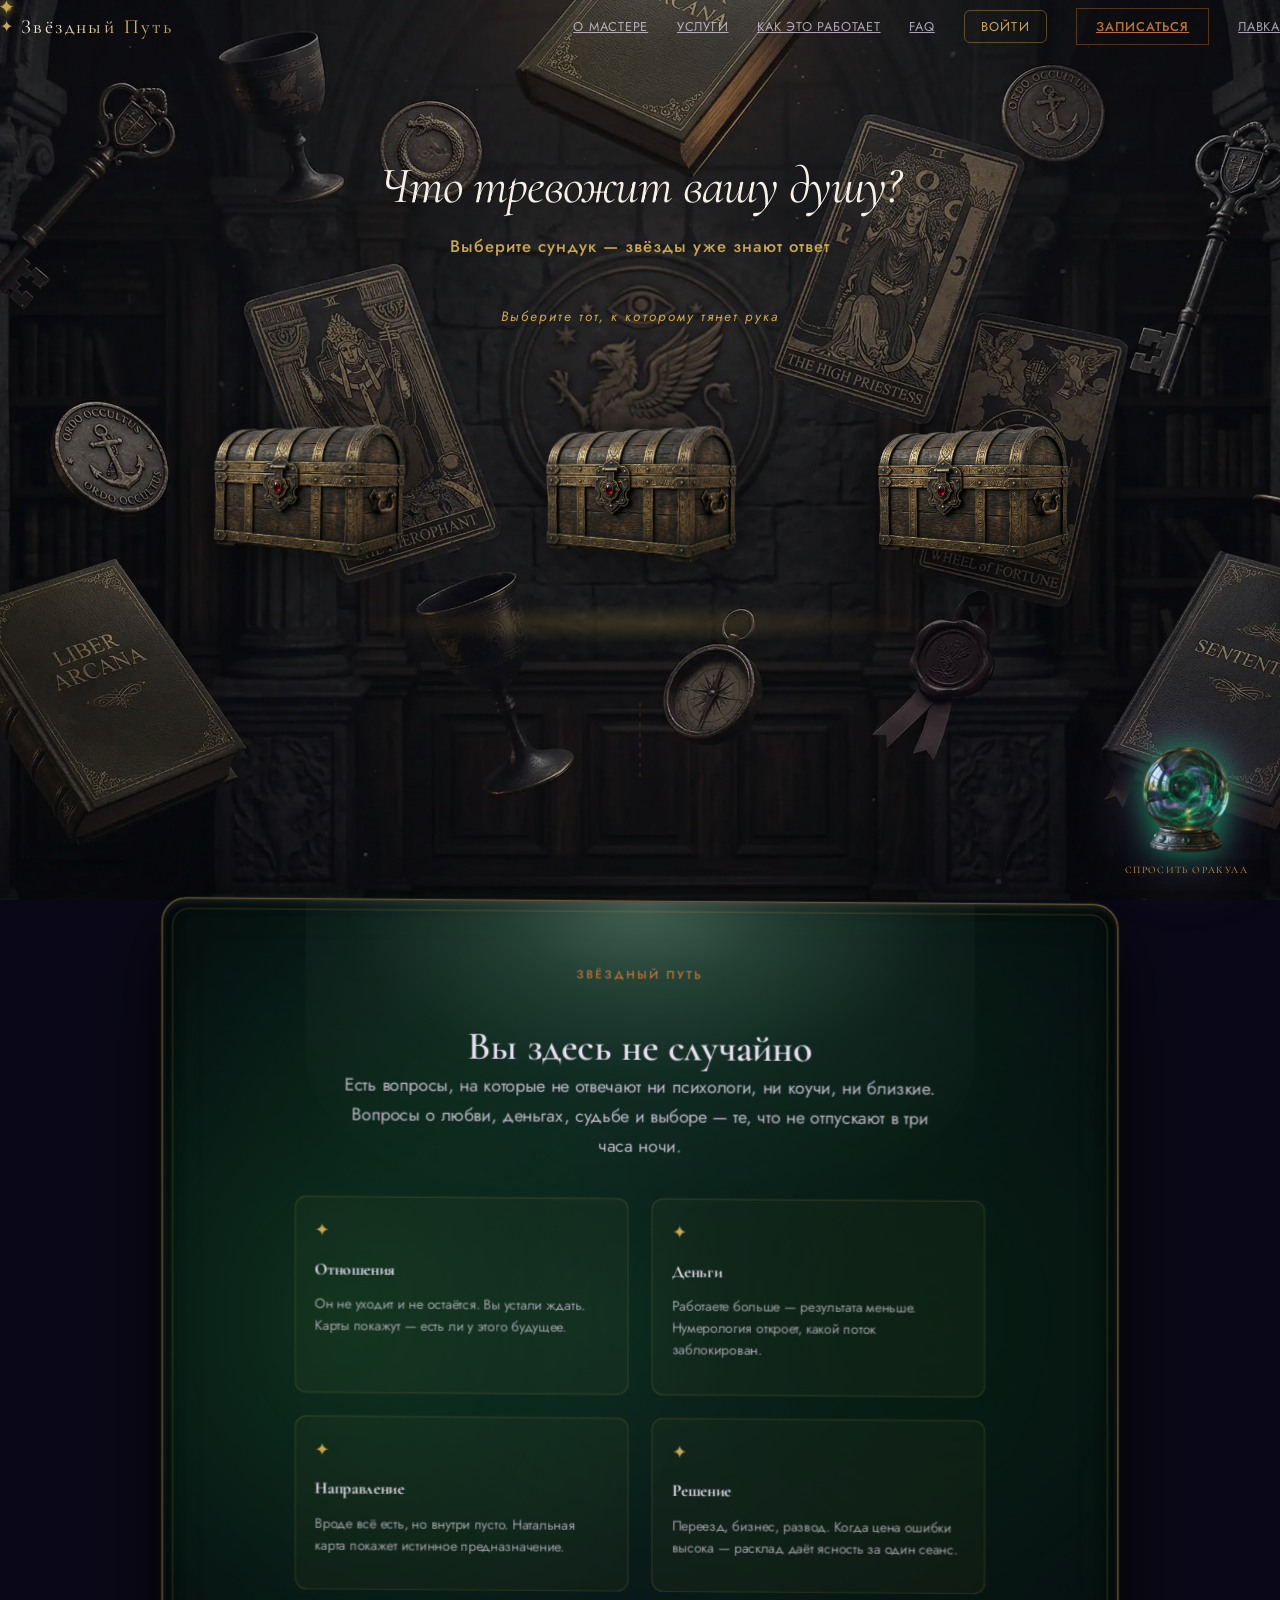
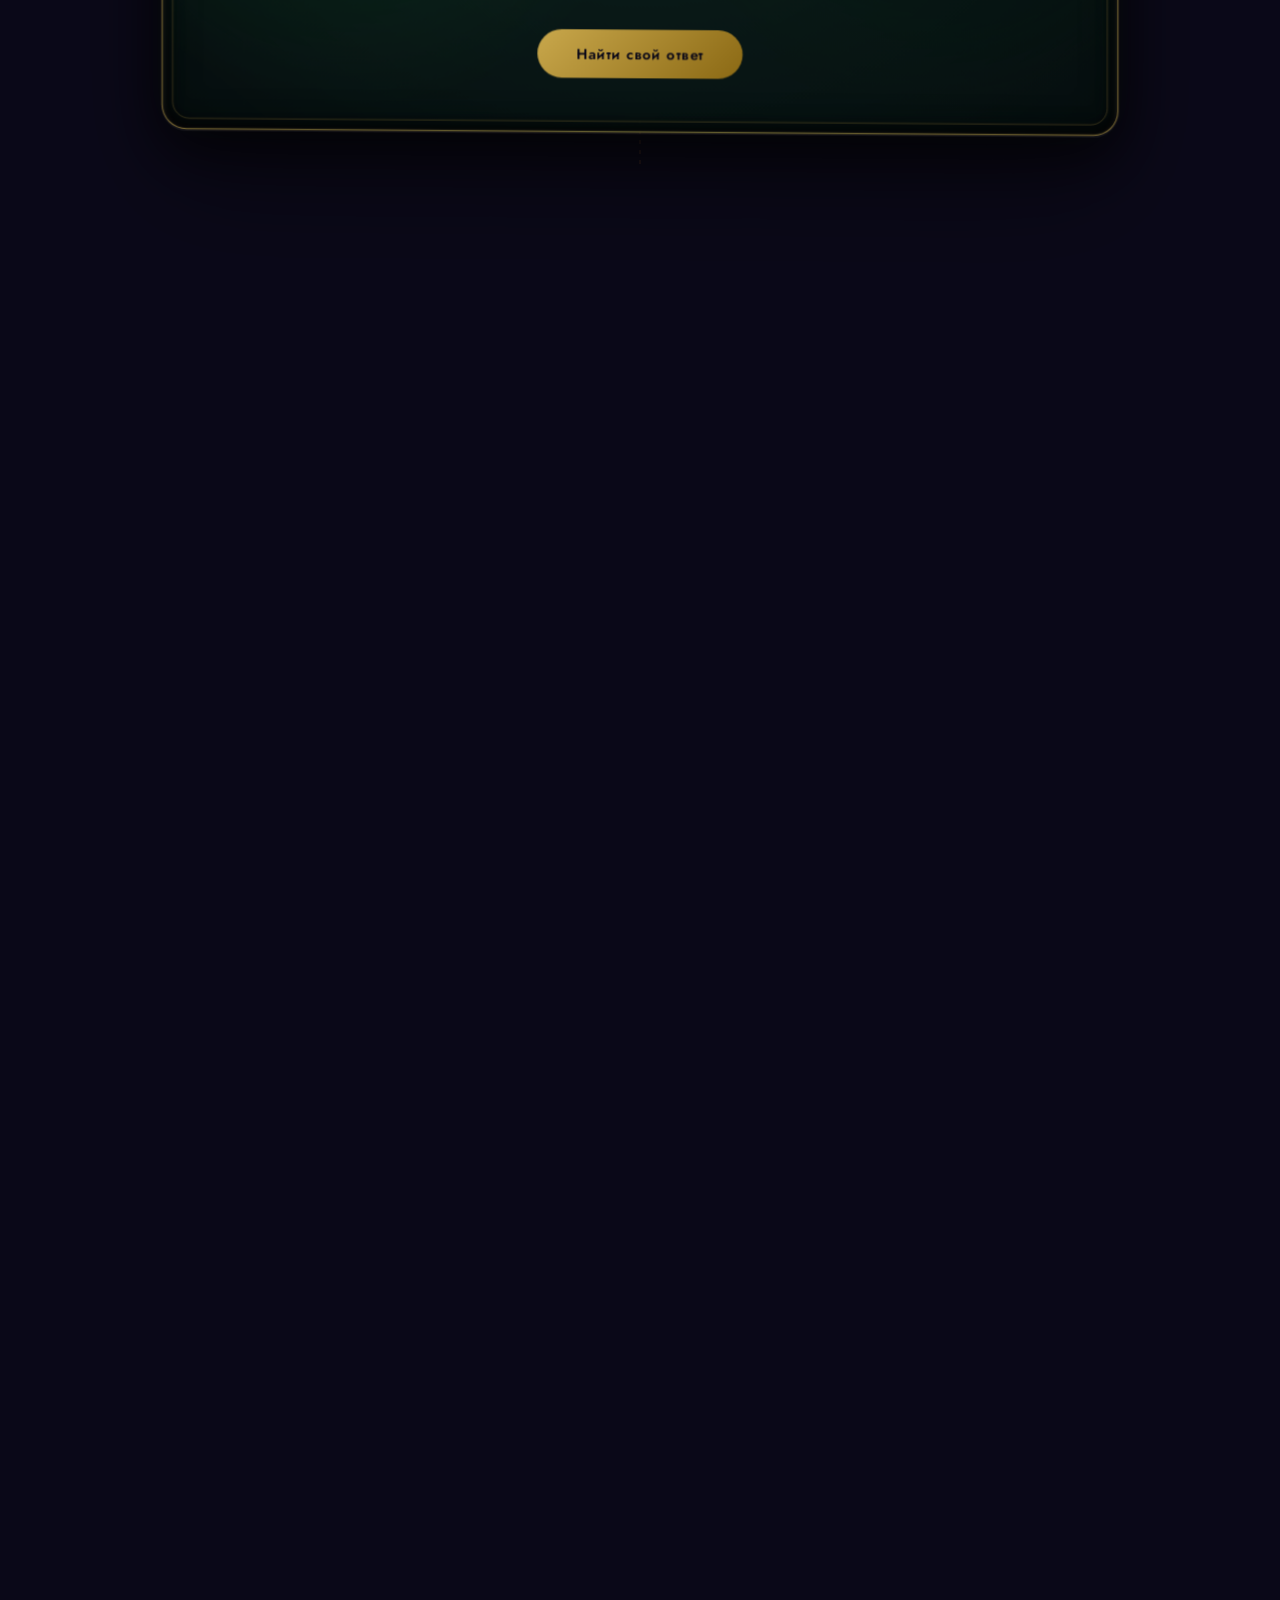
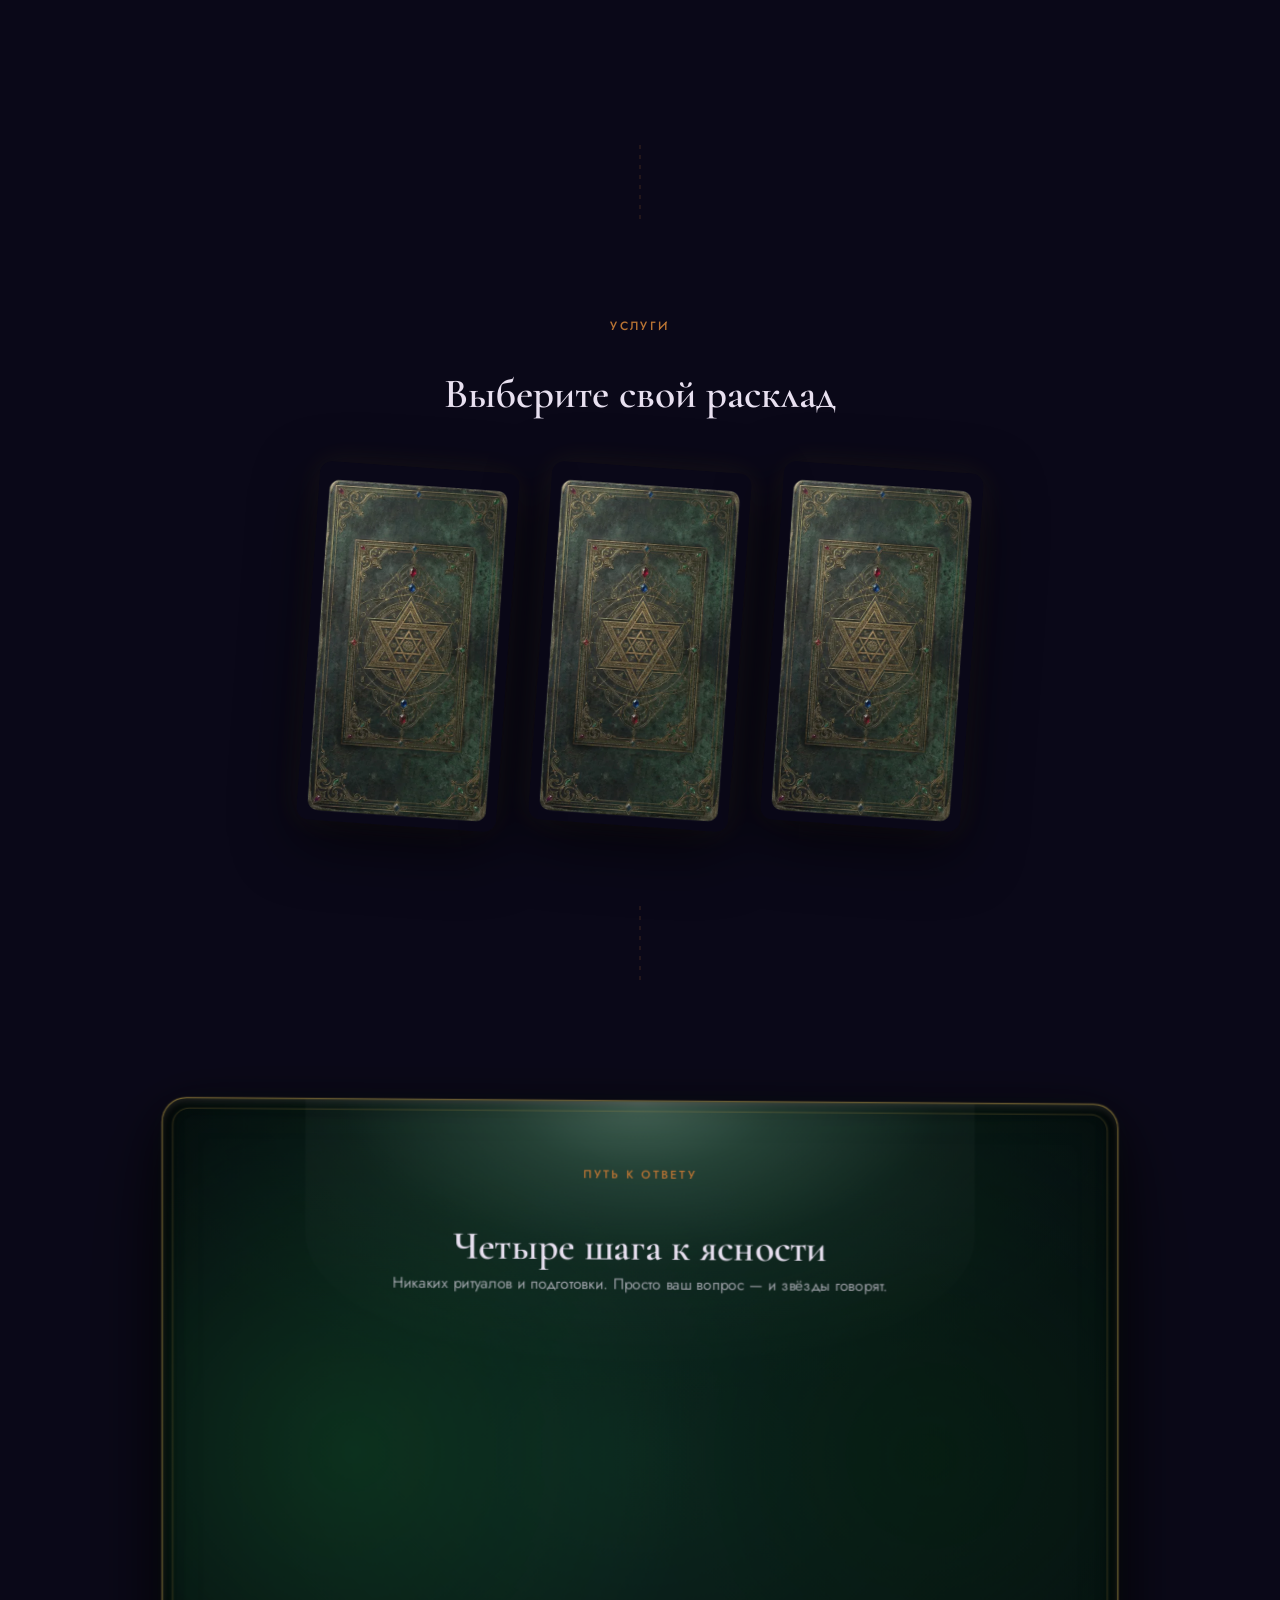
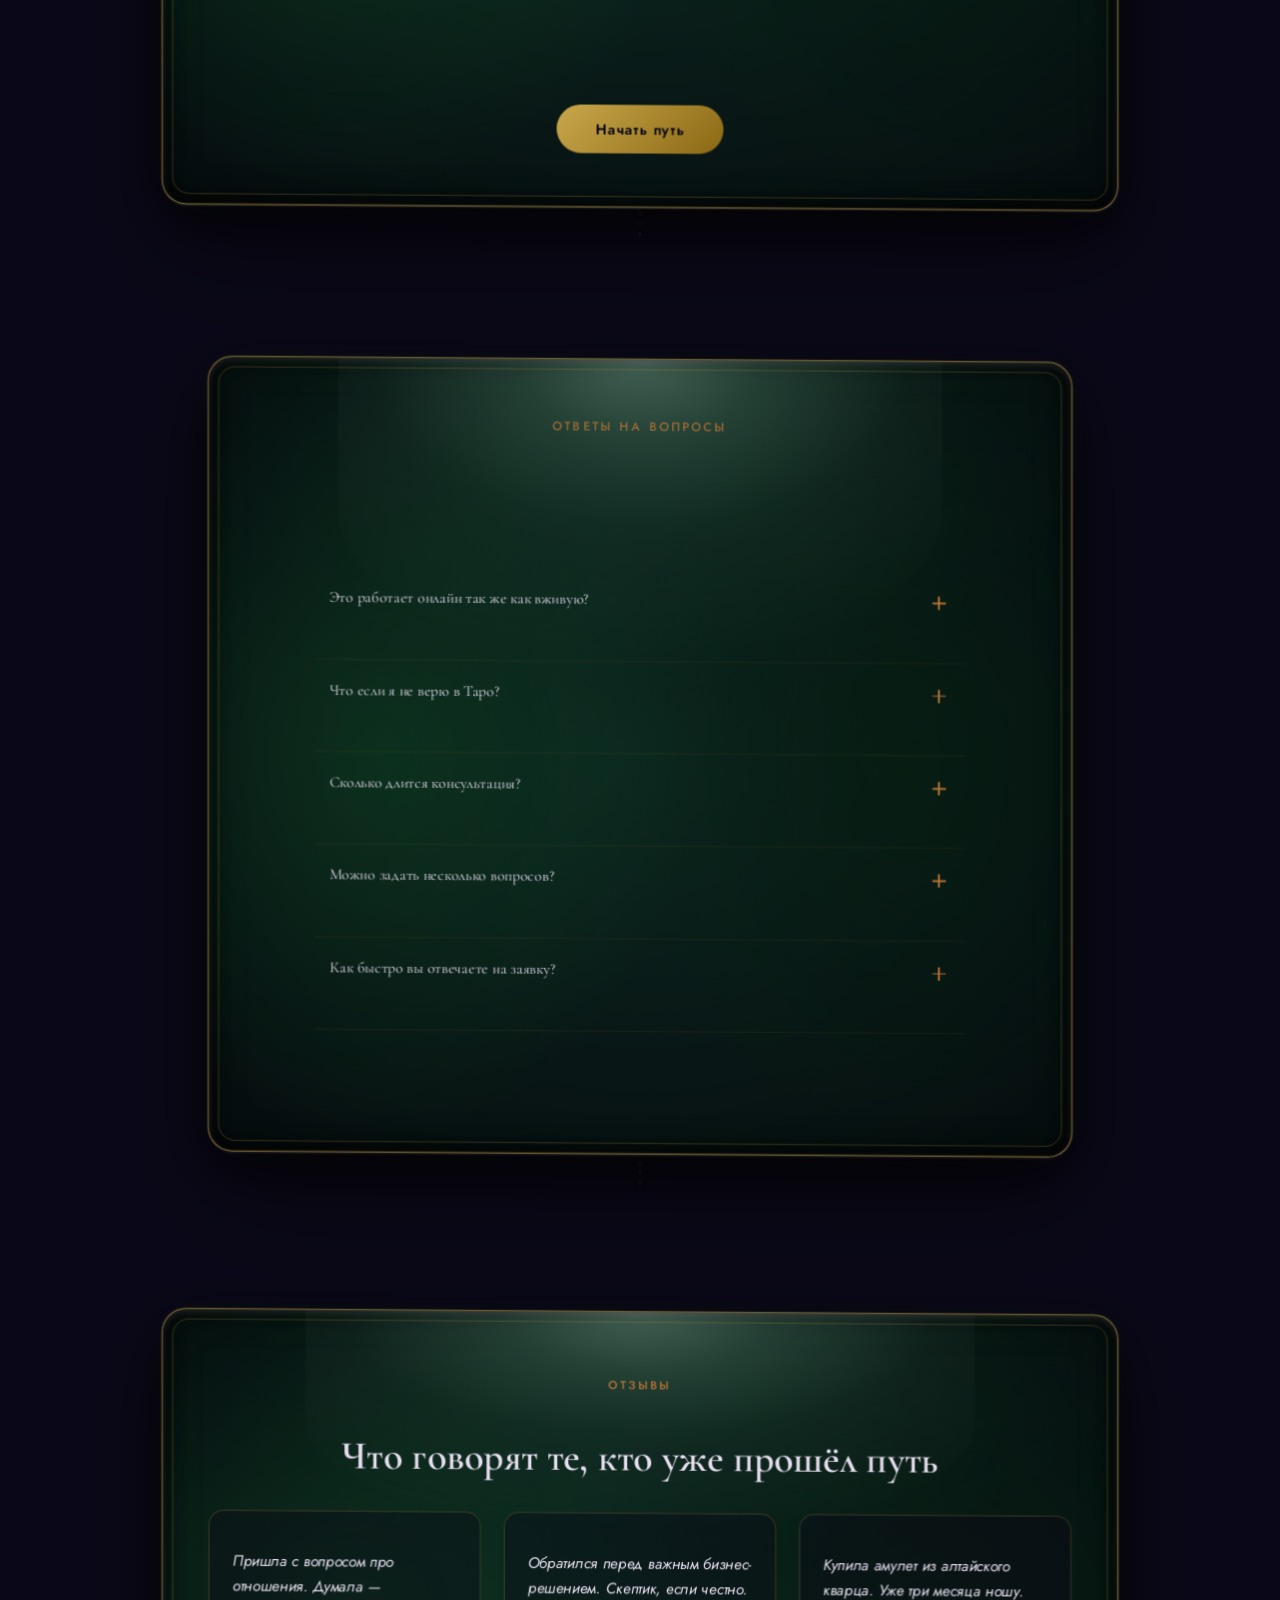
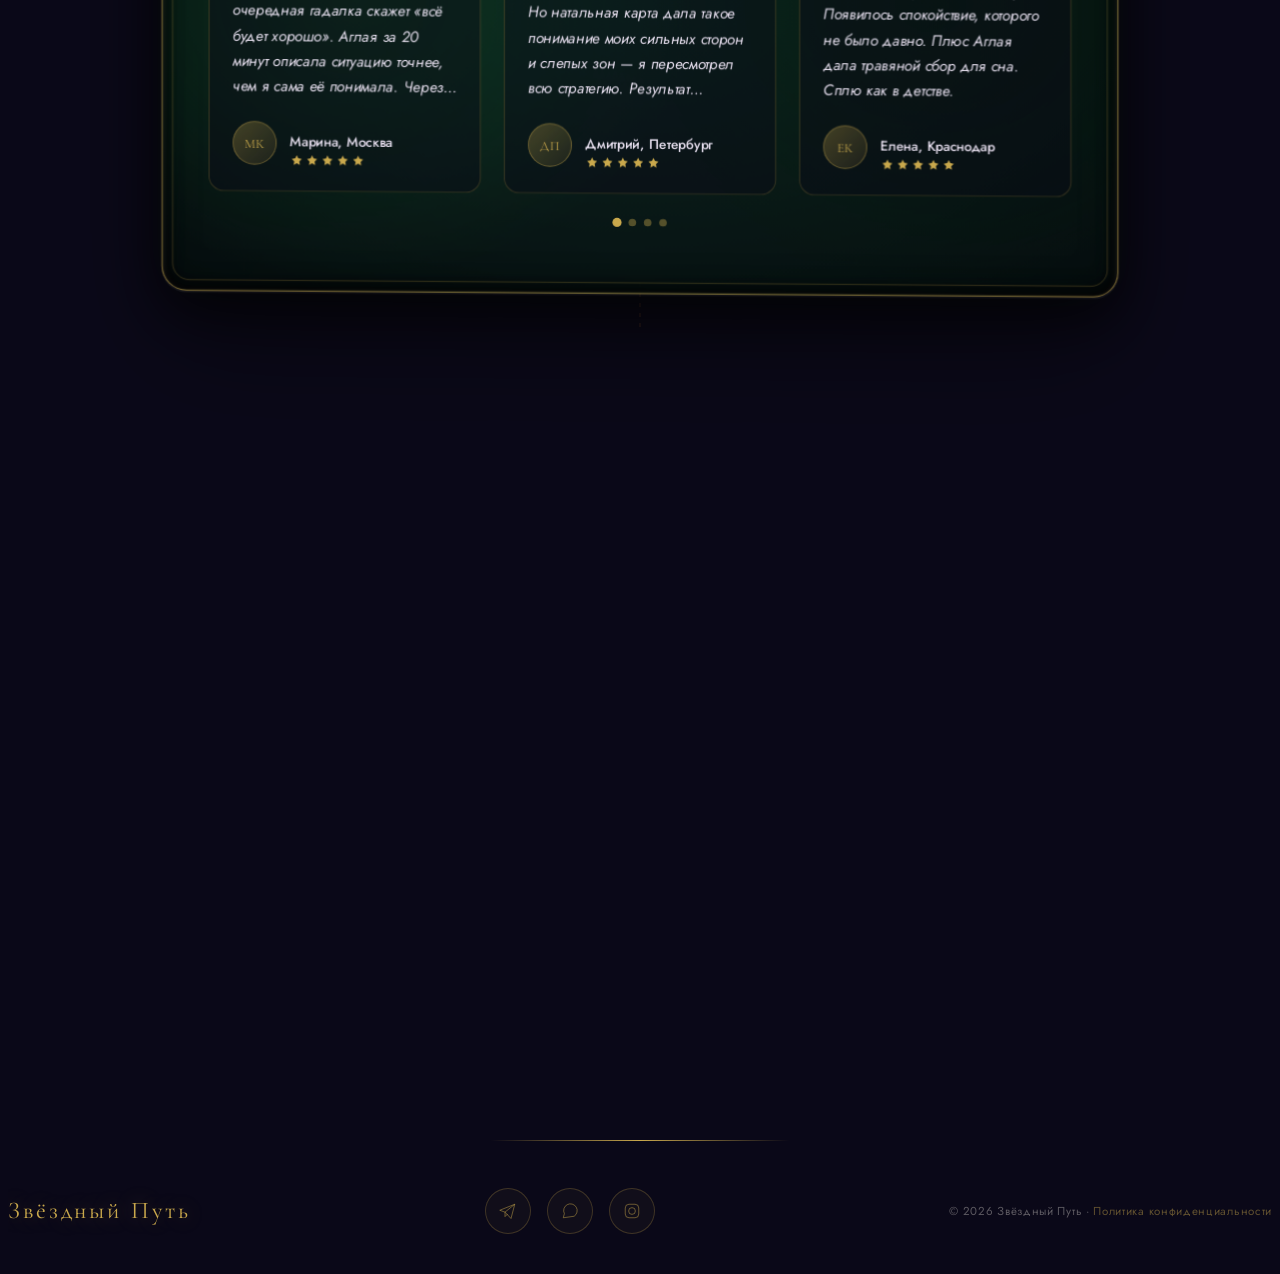
==== index.html @ 0df0fa52 "init: tarolog landing" ====
<!DOCTYPE html>
<html lang="ru">
<head>
  <meta charset="UTF-8">
  <meta name="viewport" content="width=device-width, initial-scale=1.0">
  <title>Звёздный Путь</title>
  <link rel="icon" href="data:image/svg+xml,<svg xmlns='http://www.w3.org/2000/svg' viewBox='0 0 100 100'><text y='.9em' font-size='90'>✦</text></svg>">
  <meta name="description" content="Звёздный Путь — персональные консультации таролога">
  <meta property="og:title" content="Звёздный Путь — расклады Таро и астрология">
  <meta property="og:description" content="Потомственный практик Аглая Мериновилли. 20 лет практики. Таро, астрология, нумерология. Консультации онлайн.">
  <meta property="og:type" content="website">
  <meta property="og:image" content="img/hero-bg.webp">
  <meta name="theme-color" content="#0a0818">
  <link rel="preconnect" href="https://fonts.googleapis.com">
  <link rel="preconnect" href="https://fonts.gstatic.com" crossorigin>
  <link rel="preload" href="https://fonts.googleapis.com/css2?family=Cinzel:wght@400;600;700&family=Cormorant+Garamond:ital,wght@0,400;1,400&family=Jost:wght@300;400;500&display=swap" as="style" onload="this.onload=null;this.rel='stylesheet'">
  <noscript><link rel="stylesheet" href="https://fonts.googleapis.com/css2?family=Cinzel:wght@400;600;700&family=Cormorant+Garamond:ital,wght@0,400;1,400&family=Jost:wght@300;400;500&display=swap"></noscript>
  <link rel="stylesheet" href="https://cdn.jsdelivr.net/npm/swiper@11/swiper-bundle.min.css">
  <link rel="stylesheet" href="../shared/css/reset.css">
  <link rel="stylesheet" href="css/sections-hero-about.css">
  <link rel="stylesheet" href="css/style.css">
  <link rel="stylesheet" href="css/sections.css">
  <link rel="stylesheet" href="css/mobile.css">
  <link rel="stylesheet" href="css/animations.css">
  <link rel="stylesheet" href="css/oracle.css">
</head>
<body>
<div class="bg-wrap" aria-hidden="true">
  <img src="img/hero-bg.webp" srcset="img/hero-bg-mobile.webp 767w, img/hero-bg.webp 1200w" sizes="(max-width: 767px) 767px, 1200px" alt="" class="bg-img" fetchpriority="high">
  <div class="bg-overlay"></div>
</div>
<div class="scroll-progress" aria-hidden="true"></div>
<div class="cursor" aria-hidden="true"></div>
<div class="cursor-trail" aria-hidden="true"></div>
<!-- ═══ HEADER ═══ -->
<header class="header" id="header"><div class="container">
<a href="#hero" class="header__logo">
  <span class="header__logo-star">✦</span>
  <span class="header__logo-text">Звёздный Путь</span>
</a>
<nav class="header__nav">
<a href="#about" class="header__link">О мастере</a>
<a href="#services" class="header__link">Услуги</a>
<a href="#steps" class="header__link">Как это работает</a>
<a href="#faq" class="header__link">FAQ</a>
<button class="register-open header__register">Войти</button>
<a href="#contact" class="header__cta-link">Записаться</a>
<a href="shop.html" class="header__link">Лавка</a>
</nav>
<button class="header__burger" type="button" aria-label="Меню"><span></span><span></span><span></span></button>
</div></header>
<div class="nav-backdrop" id="navBackdrop"></div>
<div class="hero__noise"></div>
<main class="body-wrap">
<div class="panel-wrapper">
  <section class="hero" id="hero">
    <div class="hero__intro">
      <p class="hero__question">Что тревожит вашу душу?</p>
      <p class="hero__subtext">Выберите сундук — звёзды уже знают ответ</p>
    </div>
    <p class="hero__hint">Выберите тот, к которому тянет рука</p>
    <div class="hero__chests-row swiper chests-swiper">
      <div class="swiper-wrapper">
        <div class="swiper-slide"><div class="chest-unit" data-topic="1">
          <div class="chest-img-wrap">
            <img class="chest-img chest-img--closed" src="img/chest-closed.webp" alt="Сундук" loading="eager">
            <img class="chest-img chest-img--open" src="img/chest-open.webp" alt="Открытый сундук" loading="eager">
            <div class="chest-glow"></div><div class="chest-crack-light"></div><div class="chest-burst"></div><div class="chest-beam"></div>
          </div>
        </div></div>
        <div class="swiper-slide"><div class="chest-unit chest-unit--center" data-topic="2">
          <div class="chest-img-wrap">
            <img class="chest-img chest-img--closed" src="img/chest-closed.webp" alt="Сундук" loading="eager">
            <img class="chest-img chest-img--open" src="img/chest-open.webp" alt="Открытый сундук" loading="eager">
            <div class="chest-glow"></div><div class="chest-crack-light"></div><div class="chest-burst"></div><div class="chest-beam"></div>
          </div>
        </div></div>
        <div class="swiper-slide"><div class="chest-unit" data-topic="3">
          <div class="chest-img-wrap">
            <img class="chest-img chest-img--closed" src="img/chest-closed.webp" alt="Сундук" loading="eager">
            <img class="chest-img chest-img--open" src="img/chest-open.webp" alt="Открытый сундук" loading="eager">
            <div class="chest-glow"></div><div class="chest-crack-light"></div><div class="chest-burst"></div><div class="chest-beam"></div>
          </div>
        </div></div>
      </div>
      <div class="swiper-pagination chests-pagination"></div>
      <p class="swipe-hint" aria-hidden="true">листайте</p>
    </div>
  </section>
</div>
<div class="panel-divider"><svg width="2" height="80" viewBox="0 0 2 80"><line x1="1" y1="0" x2="1" y2="80" stroke="rgba(184,115,51,0.3)" stroke-width="1" stroke-dasharray="4 6"/></svg></div>
<div class="panel-wrapper">
  <section class="glass-panel section-trust" id="trust">
    <span class="panel-corner panel-corner--tl"></span><span class="panel-corner panel-corner--tr"></span><span class="panel-corner panel-corner--bl"></span><span class="panel-corner panel-corner--br"></span>
    <p class="section-eyebrow">Звёздный Путь</p>
    <h2 class="section-title reveal-chars">Вы здесь не случайно</h2>
    <p class="trust__lead">Есть вопросы, на которые не отвечают ни психологи, ни коучи, ни близкие. Вопросы о любви, деньгах, судьбе и выборе — те, что не отпускают в три часа ночи.</p>
    <div class="trust__grid">
      <div class="trust__item">
        <div class="trust__icon">&#10022;</div>
        <h3 class="trust__item-title">Отношения</h3>
        <p class="trust__item-text">Он не уходит и не остаётся. Вы устали ждать. Карты покажут — есть ли у этого будущее.</p>
      </div>
      <div class="trust__item">
        <div class="trust__icon">&#10022;</div>
        <h3 class="trust__item-title">Деньги</h3>
        <p class="trust__item-text">Работаете больше — результата меньше. Нумерология откроет, какой поток заблокирован.</p>
      </div>
      <div class="trust__item">
        <div class="trust__icon">&#10022;</div>
        <h3 class="trust__item-title">Направление</h3>
        <p class="trust__item-text">Вроде всё есть, но внутри пусто. Натальная карта покажет истинное предназначение.</p>
      </div>
      <div class="trust__item">
        <div class="trust__icon">&#10022;</div>
        <h3 class="trust__item-title">Решение</h3>
        <p class="trust__item-text">Переезд, бизнес, развод. Когда цена ошибки высока — расклад даёт ясность за один сеанс.</p>
      </div>
    </div>
    <a href="#contact" class="trust__cta">Найти свой ответ</a>
  </section>
</div>
<div class="panel-divider"><svg width="2" height="80" viewBox="0 0 2 80"><line x1="1" y1="0" x2="1" y2="80" stroke="rgba(184,115,51,0.3)" stroke-width="1" stroke-dasharray="4 6"/></svg></div>
<div class="panel-wrapper">
  <section class="glass-panel" id="about">
    <span class="panel-corner panel-corner--tl"></span><span class="panel-corner panel-corner--tr"></span><span class="panel-corner panel-corner--bl"></span><span class="panel-corner panel-corner--br"></span>
    <div class="about__inner">
      <div class="about__photo-col">
        <div class="about__photo-wrap">
          <img src="img/master-portrait.webp" alt="Аглая Мериновилли" loading="lazy" class="about__photo">
          <div class="about__photo-glow"></div>
        </div>
        <div class="about__badge">
          <span class="about__badge-num">20</span>
          <span class="about__badge-text">лет практики</span>
        </div>
      </div>
      <div class="about__content-col">
        <p class="about__eyebrow">О мастере</p>
        <h2 class="about__name reveal-chars">Аглая Мериновилли</h2>
        <div class="about__divider"></div>
        <p class="about__bio">В детстве каждое лето — к бабушке на Кавказ. Горы, травы, звёздное небо без городского света. Бабушка что-то знала — но никогда не говорила прямо. В 48 лет, разбирая старый бабушкин дом, Аглая нашла льняной свёрток под половицей — старую колоду карт. В ту ночь ей приснилась бабушка. Это изменило всё.</p>
        <p class="about__bio about__bio--second">Они продали квартиру в городе. Перевезли семью. Отстроили дом на Кавказе. Аглая осталась. 20 лет она живёт там, где звёзды видны так, как их видели наши предки — без помех и шума. Объездила места силы: Алтай, Тибет, Кавказ, древние капища Ирана. Таро, астрология, нумерология, травничество, амулеты из камней мест силы — всё это не инструменты. Это — язык, которому её научила земля.</p>
        <div class="about__photos">
          <img src="img/master-ritual.webp" alt="Аглая за ритуалом" loading="lazy" class="about__photo-secondary">
          <blockquote class="about__quote">«Я не предсказываю будущее — я читаю то, что уже написано в вас»</blockquote>
          <img src="img/master-cards.webp" alt="Аглая с картами Таро" loading="lazy" class="about__photo-secondary">
        </div>
        <div class="about__stats">
          <div class="about__stat">
            <span class="about__stat-num" data-target="3200">0</span>
            <span class="about__stat-plus">+</span>
            <span class="about__stat-label">консультаций</span>
          </div>
          <div class="about__stat-sep"></div>
          <div class="about__stat">
            <span class="about__stat-num" data-target="20">0</span>
            <span class="about__stat-label">лет практики</span>
          </div>
          <div class="about__stat-sep"></div>
          <div class="about__stat">
            <span class="about__stat-num" data-target="7">0</span>
            <span class="about__stat-label">поколений</span>
          </div>
        </div>
      </div>
    </div>
  </section>
</div>
<div class="panel-divider"><svg width="2" height="80" viewBox="0 0 2 80"><line x1="1" y1="0" x2="1" y2="80" stroke="rgba(184,115,51,0.3)" stroke-width="1" stroke-dasharray="4 6"/></svg></div>
<div class="panel-wrapper">
  <section class="section-services" id="services">
    <p class="section-eyebrow">Услуги</p>
    <h2 class="section-title reveal-chars">Выберите свой расклад</h2>
    <div class="services-deck swiper services-swiper">
      <div class="swiper-wrapper">
        <div class="swiper-slide">
          <div class="service-card" data-service="tarot">
            <div class="service-card__img-wrap">
              <img src="img/card-back.webp" alt="Расклад Таро" class="service-card__img" loading="lazy">
              <div class="service-card__overlay">
                <h3 class="service-card__title">Расклад Таро</h3>
                <p class="service-card__desc">Ответ на конкретный вопрос о любви, карьере, решении</p>
                <p class="service-card__price">от 2 500 ₽</p>
                <a href="#contact" class="service-card__btn">Выбрать</a>
              </div>
            </div>
          </div>
        </div>
        <div class="swiper-slide">
          <div class="service-card service-card--center" data-service="astro">
            <div class="service-card__img-wrap">
              <img src="img/card-back.webp" alt="Натальная карта" class="service-card__img" loading="lazy">
              <div class="service-card__overlay">
                <h3 class="service-card__title">Натальная карта</h3>
                <p class="service-card__desc">Полный астрологический портрет личности. Один раз — на всю жизнь</p>
                <p class="service-card__price">от 4 500 ₽</p>
                <a href="#contact" class="service-card__btn">Выбрать</a>
              </div>
            </div>
          </div>
        </div>
        <div class="swiper-slide">
          <div class="service-card" data-service="full">
            <div class="service-card__img-wrap">
              <img src="img/card-back.webp" alt="Полное погружение" class="service-card__img" loading="lazy">
              <div class="service-card__overlay">
                <h3 class="service-card__title">Таро + Астрология + Нумерология</h3>
                <p class="service-card__desc">Три системы — одна картина. Глубочайший анализ</p>
                <p class="service-card__price">от 7 500 ₽</p>
                <a href="#contact" class="service-card__btn">Выбрать</a>
              </div>
            </div>
          </div>
        </div>
      </div>
      <div class="swiper-pagination services-pagination"></div>
    </div>
    <a href="shop.html" class="services__more-btn">Все услуги →</a>
  </section>
</div>
<div class="panel-divider"><svg width="2" height="80" viewBox="0 0 2 80"><line x1="1" y1="0" x2="1" y2="80" stroke="rgba(184,115,51,0.3)" stroke-width="1" stroke-dasharray="4 6"/></svg></div>
<div class="panel-wrapper">
  <section class="glass-panel" id="steps">
    <span class="panel-corner panel-corner--tl"></span>
    <span class="panel-corner panel-corner--tr"></span>
    <span class="panel-corner panel-corner--bl"></span>
    <span class="panel-corner panel-corner--br"></span>

    <p class="section-eyebrow">Путь к ответу</p>
    <h2 class="section-title reveal-chars">Четыре шага к ясности</h2>
    <p class="steps__subtitle">Никаких ритуалов и подготовки. Просто ваш вопрос — и звёзды говорят.</p>

    <div class="steps__grid">

      <div class="step-card js-reveal">
        <div class="step-card__num">01</div>
        <div class="step-card__icon">
          <svg viewBox="0 0 48 48" fill="none" stroke="currentColor" stroke-width="1.5" stroke-linecap="round">
            <path d="M24 4C13 4 4 13 4 24s9 20 20 20 20-9 20-20S35 4 24 4z"/>
            <path d="M24 16v8l6 4"/>
          </svg>
        </div>
        <h3 class="step-card__title">Оставьте заявку</h3>
        <p class="step-card__desc">Укажите имя, контакт и ваш главный вопрос. Это займёт одну минуту.</p>
      </div>

      <div class="step-card js-reveal">
        <div class="step-card__num">02</div>
        <div class="step-card__icon">
          <svg viewBox="0 0 48 48" fill="none" stroke="currentColor" stroke-width="1.5" stroke-linecap="round">
            <path d="M8 24h8M32 24h8M24 8v8M24 32v8"/>
            <circle cx="24" cy="24" r="8"/>
            <circle cx="24" cy="24" r="16" stroke-dasharray="4 4"/>
          </svg>
        </div>
        <h3 class="step-card__title">Созвонимся</h3>
        <p class="step-card__desc">Аглая свяжется в течение 24 часов. Уточним запрос и выберем формат консультации.</p>
      </div>

      <div class="step-card js-reveal">
        <div class="step-card__num">03</div>
        <div class="step-card__icon">
          <svg viewBox="0 0 48 48" fill="none" stroke="currentColor" stroke-width="1.5" stroke-linecap="round">
            <path d="M12 36L24 12l12 24"/>
            <path d="M16 28h16"/>
            <circle cx="24" cy="8" r="3"/>
          </svg>
        </div>
        <h3 class="step-card__title">Сеанс</h3>
        <p class="step-card__desc">Расклад, разбор карт, астрологический или нумерологический анализ. Глубоко и честно.</p>
      </div>

      <div class="step-card js-reveal">
        <div class="step-card__num">04</div>
        <div class="step-card__icon">
          <svg viewBox="0 0 48 48" fill="none" stroke="currentColor" stroke-width="1.5" stroke-linecap="round">
            <path d="M24 4l4 8 9 1.3-6.5 6.3 1.5 9L24 24l-8 4.6 1.5-9L11 13.3l9-1.3z"/>
            <path d="M24 28v16M18 38h12"/>
          </svg>
        </div>
        <h3 class="step-card__title">Получите запись</h3>
        <p class="step-card__desc">Консультация записывается. Вы можете вернуться к ней в любой момент и переслушать.</p>
      </div>

    </div>

    <div class="steps__cta-wrap">
      <a href="#contact" class="steps__cta">Начать путь</a>
    </div>
  </section>
</div>
<div class="panel-divider"><svg width="2" height="80" viewBox="0 0 2 80"><line x1="1" y1="0" x2="1" y2="80" stroke="rgba(184,115,51,0.3)" stroke-width="1" stroke-dasharray="4 6"/></svg></div>
<div class="panel-wrapper">
  <section class="glass-panel faq" id="faq">
    <span class="panel-corner panel-corner--tl"></span><span class="panel-corner panel-corner--tr"></span><span class="panel-corner panel-corner--bl"></span><span class="panel-corner panel-corner--br"></span>
      <p class="faq__label">Ответы на вопросы</p>
      <h2 class="faq__title reveal-chars">Часто задают эти вопросы</h2>

      <div class="faq__list">

        <div class="faq-item">
          <button class="faq-item__question" type="button" aria-expanded="false">
            <span class="faq-item__question-text">Это работает онлайн так же как вживую?</span>
            <span class="faq-item__icon"></span>
          </button>
          <div class="faq-item__answer">
            <p>Да. Карты, астрология и нумерология не зависят от расстояния. За 20 лет практики сотни моих клиентов — из разных городов и стран. Энергия не знает границ.</p>
          </div>
        </div>

        <div class="faq-item">
          <button class="faq-item__question" type="button" aria-expanded="false">
            <span class="faq-item__question-text">Что если я не верю в Таро?</span>
            <span class="faq-item__icon"></span>
          </button>
          <div class="faq-item__answer">
            <p>Вера не нужна. Нужен честный вопрос. Карты — это инструмент анализа, не магия из сказки. Многие приходят скептиками — уходят с ответами.</p>
          </div>
        </div>

        <div class="faq-item">
          <button class="faq-item__question" type="button" aria-expanded="false">
            <span class="faq-item__question-text">Сколько длится консультация?</span>
            <span class="faq-item__icon"></span>
          </button>
          <div class="faq-item__answer">
            <p>От 60 до 120 минут в зависимости от формата. Расклад Таро — час. Натальная карта — полтора. Полный сеанс — до двух часов. Запись остаётся у вас.</p>
          </div>
        </div>

        <div class="faq-item">
          <button class="faq-item__question" type="button" aria-expanded="false">
            <span class="faq-item__question-text">Можно задать несколько вопросов?</span>
            <span class="faq-item__icon"></span>
          </button>
          <div class="faq-item__answer">
            <p>Один сеанс — один ключевой запрос. Так карты дают максимально точный ответ. Для нескольких тем — полный формат Таро + Астрология + Нумерология.</p>
          </div>
        </div>

        <div class="faq-item">
          <button class="faq-item__question" type="button" aria-expanded="false">
            <span class="faq-item__question-text">Как быстро вы отвечаете на заявку?</span>
            <span class="faq-item__icon"></span>
          </button>
          <div class="faq-item__answer">
            <p>В течение 24 часов. Пишу лично — не через менеджеров. Ближайшие свободные слоты всегда в расписании.</p>
          </div>
        </div>

      </div>
  </section>
</div>
<div class="panel-divider"><svg width="2" height="80" viewBox="0 0 2 80"><line x1="1" y1="0" x2="1" y2="80" stroke="rgba(184,115,51,0.3)" stroke-width="1" stroke-dasharray="4 6"/></svg></div>
<div class="panel-wrapper">
<section class="glass-panel" id="reviews">
<span class="panel-corner panel-corner--tl"></span><span class="panel-corner panel-corner--tr"></span><span class="panel-corner panel-corner--bl"></span><span class="panel-corner panel-corner--br"></span>
<p class="section-eyebrow">Отзывы</p>
<h2 class="section-title reveal-chars">Что говорят те, кто уже прошёл путь</h2>
<div class="swiper reviews-swiper"><div class="swiper-wrapper">
  <div class="swiper-slide"><div class="review-card">
    <p class="review-card__text">Пришла с вопросом про отношения. Думала — очередная гадалка скажет «всё будет хорошо». Аглая за 20 минут описала ситуацию точнее, чем я сама её понимала. Через месяц всё изменилось именно так, как она говорила.</p>
    <div class="review-card__footer"><div class="review-card__avatar">МК</div><div><p class="review-card__name">Марина, Москва</p>
    <div class="review-card__stars"><svg viewBox="0 0 16 16"><path d="M8 1l1.8 3.6L14 5.5l-3 2.9.7 4.1L8 10.4l-3.7 2.1.7-4.1-3-2.9 4.2-.9z" fill="currentColor"/></svg><svg viewBox="0 0 16 16"><path d="M8 1l1.8 3.6L14 5.5l-3 2.9.7 4.1L8 10.4l-3.7 2.1.7-4.1-3-2.9 4.2-.9z" fill="currentColor"/></svg><svg viewBox="0 0 16 16"><path d="M8 1l1.8 3.6L14 5.5l-3 2.9.7 4.1L8 10.4l-3.7 2.1.7-4.1-3-2.9 4.2-.9z" fill="currentColor"/></svg><svg viewBox="0 0 16 16"><path d="M8 1l1.8 3.6L14 5.5l-3 2.9.7 4.1L8 10.4l-3.7 2.1.7-4.1-3-2.9 4.2-.9z" fill="currentColor"/></svg><svg viewBox="0 0 16 16"><path d="M8 1l1.8 3.6L14 5.5l-3 2.9.7 4.1L8 10.4l-3.7 2.1.7-4.1-3-2.9 4.2-.9z" fill="currentColor"/></svg></div>
    </div></div>
  </div></div>
  <div class="swiper-slide"><div class="review-card">
    <p class="review-card__text">Обратился перед важным бизнес-решением. Скептик, если честно. Но натальная карта дала такое понимание моих сильных сторон и слепых зон — я пересмотрел всю стратегию. Результат превзошёл ожидания.</p>
    <div class="review-card__footer"><div class="review-card__avatar">ДП</div><div><p class="review-card__name">Дмитрий, Петербург</p>
    <div class="review-card__stars"><svg viewBox="0 0 16 16"><path d="M8 1l1.8 3.6L14 5.5l-3 2.9.7 4.1L8 10.4l-3.7 2.1.7-4.1-3-2.9 4.2-.9z" fill="currentColor"/></svg><svg viewBox="0 0 16 16"><path d="M8 1l1.8 3.6L14 5.5l-3 2.9.7 4.1L8 10.4l-3.7 2.1.7-4.1-3-2.9 4.2-.9z" fill="currentColor"/></svg><svg viewBox="0 0 16 16"><path d="M8 1l1.8 3.6L14 5.5l-3 2.9.7 4.1L8 10.4l-3.7 2.1.7-4.1-3-2.9 4.2-.9z" fill="currentColor"/></svg><svg viewBox="0 0 16 16"><path d="M8 1l1.8 3.6L14 5.5l-3 2.9.7 4.1L8 10.4l-3.7 2.1.7-4.1-3-2.9 4.2-.9z" fill="currentColor"/></svg><svg viewBox="0 0 16 16"><path d="M8 1l1.8 3.6L14 5.5l-3 2.9.7 4.1L8 10.4l-3.7 2.1.7-4.1-3-2.9 4.2-.9z" fill="currentColor"/></svg></div>
    </div></div>
  </div></div>
  <div class="swiper-slide"><div class="review-card">
    <p class="review-card__text">Купила амулет из алтайского кварца. Уже три месяца ношу. Появилось спокойствие, которого не было давно. Плюс Аглая дала травяной сбор для сна. Сплю как в детстве.</p>
    <div class="review-card__footer"><div class="review-card__avatar">ЕК</div><div><p class="review-card__name">Елена, Краснодар</p>
    <div class="review-card__stars"><svg viewBox="0 0 16 16"><path d="M8 1l1.8 3.6L14 5.5l-3 2.9.7 4.1L8 10.4l-3.7 2.1.7-4.1-3-2.9 4.2-.9z" fill="currentColor"/></svg><svg viewBox="0 0 16 16"><path d="M8 1l1.8 3.6L14 5.5l-3 2.9.7 4.1L8 10.4l-3.7 2.1.7-4.1-3-2.9 4.2-.9z" fill="currentColor"/></svg><svg viewBox="0 0 16 16"><path d="M8 1l1.8 3.6L14 5.5l-3 2.9.7 4.1L8 10.4l-3.7 2.1.7-4.1-3-2.9 4.2-.9z" fill="currentColor"/></svg><svg viewBox="0 0 16 16"><path d="M8 1l1.8 3.6L14 5.5l-3 2.9.7 4.1L8 10.4l-3.7 2.1.7-4.1-3-2.9 4.2-.9z" fill="currentColor"/></svg><svg viewBox="0 0 16 16"><path d="M8 1l1.8 3.6L14 5.5l-3 2.9.7 4.1L8 10.4l-3.7 2.1.7-4.1-3-2.9 4.2-.9z" fill="currentColor"/></svg></div>
    </div></div>
  </div></div>
  <div class="swiper-slide"><div class="review-card">
    <p class="review-card__text">Была на полном сеансе — Таро, астрология и нумерология. Три часа пролетели незаметно. Вышла с таким пониманием себя, которого не давали годы психотерапии. Записалась снова.</p>
    <div class="review-card__footer"><div class="review-card__avatar">ОЕ</div><div><p class="review-card__name">Ольга, Екатеринбург</p>
    <div class="review-card__stars"><svg viewBox="0 0 16 16"><path d="M8 1l1.8 3.6L14 5.5l-3 2.9.7 4.1L8 10.4l-3.7 2.1.7-4.1-3-2.9 4.2-.9z" fill="currentColor"/></svg><svg viewBox="0 0 16 16"><path d="M8 1l1.8 3.6L14 5.5l-3 2.9.7 4.1L8 10.4l-3.7 2.1.7-4.1-3-2.9 4.2-.9z" fill="currentColor"/></svg><svg viewBox="0 0 16 16"><path d="M8 1l1.8 3.6L14 5.5l-3 2.9.7 4.1L8 10.4l-3.7 2.1.7-4.1-3-2.9 4.2-.9z" fill="currentColor"/></svg><svg viewBox="0 0 16 16"><path d="M8 1l1.8 3.6L14 5.5l-3 2.9.7 4.1L8 10.4l-3.7 2.1.7-4.1-3-2.9 4.2-.9z" fill="currentColor"/></svg><svg viewBox="0 0 16 16"><path d="M8 1l1.8 3.6L14 5.5l-3 2.9.7 4.1L8 10.4l-3.7 2.1.7-4.1-3-2.9 4.2-.9z" fill="currentColor"/></svg></div>
    </div></div>
  </div></div>
</div><div class="swiper-pagination"></div></div>
</section>
</div>
<div class="panel-divider"><svg width="2" height="80" viewBox="0 0 2 80"><line x1="1" y1="0" x2="1" y2="80" stroke="rgba(184,115,51,0.3)" stroke-width="1" stroke-dasharray="4 6"/></svg></div>
<div class="panel-wrapper">
<section class="glass-panel" id="contact">
  <span class="panel-corner panel-corner--tl"></span><span class="panel-corner panel-corner--tr"></span><span class="panel-corner panel-corner--bl"></span><span class="panel-corner panel-corner--br"></span>
  <p class="section-eyebrow">Записаться</p>
  <h2 class="section-title reveal-chars">Звёзды готовы говорить</h2>
  <p class="contact__subtitle">
    Оставьте заявку — я свяжусь в течение 24 часов
  </p>
  <form class="contact-form" id="contactForm" novalidate>
    <div class="form-field">
      <input type="text" id="fieldName" class="form-input" autocomplete="name" required/>
      <label for="fieldName" class="form-label">Ваше имя</label>
      <span class="form-line"></span>
    </div>
    <div class="form-field">
      <input type="text" id="fieldContact" class="form-input" autocomplete="tel" required pattern="[\+\d\s\-\(\)@]{7,20}" title="Телефон или Telegram"/>
      <label for="fieldContact" class="form-label">Телефон или Telegram</label>
      <span class="form-line"></span>
    </div>
    <div class="form-field">
      <select id="fieldService" class="form-input form-select" required>
        <option value="">Что вас интересует?</option>
        <option value="tarot">Расклад Таро — от 2 500 ₽</option>
        <option value="natal">Натальная карта — от 4 500 ₽</option>
        <option value="complex">Таро + Астрология + Нумерология — от 7 500 ₽</option>
        <option value="other">Другое — уточним при звонке</option>
      </select>
      <label for="fieldService" class="form-label form-label--select">Что вас интересует?</label>
      <span class="form-line"></span>
    </div>
    <div class="form-field">
      <textarea id="fieldQuestion" class="form-input form-textarea" rows="3"></textarea>
      <label for="fieldQuestion" class="form-label">Ваш вопрос (необязательно)</label>
      <span class="form-line"></span>
    </div>
    <button type="submit" class="contact-form__btn">
      <span class="contact-form__btn-text">Записаться на консультацию</span>
      <svg width="20" height="20" viewBox="0 0 20 20" fill="none"><path d="M4 10h12M11 5l5 5-5 5" stroke="currentColor" stroke-width="1.5" stroke-linecap="round" stroke-linejoin="round"/></svg>
    </button>
  </form>
  <div class="contact-success" id="contactSuccess">
    <div class="contact-success__stars">✦ ✦ ✦</div>
    <p class="contact-success__title">Звёзды уже знают о вашем запросе</p>
    <p class="contact-success__text">
      Мы свяжемся с вами в течение 24 часов
    </p>
  </div>
</section>
</div>
</main>
<!-- ═══ FOOTER ═══ -->
<footer class="footer" id="footer"><div class="container"><div class="footer__inner">
<a href="#hero" class="footer__logo">Звёздный Путь</a>
<div class="footer__socials">
<a href="https://t.me/zvezdnyj_put" class="footer__social" aria-label="Telegram"><svg viewBox="0 0 24 24" width="18" height="18"><path d="M21 3L1 11l7 2.5M21 3l-5 19-8-8.5M21 3L8 13.5m0 0v6l3.5-3.5" stroke="currentColor" stroke-width="1.3" fill="none"/></svg></a>
<a href="https://wa.me/79000000000" class="footer__social" aria-label="WhatsApp"><svg viewBox="0 0 24 24" width="18" height="18"><path d="M3 21l1.5-5.5A9 9 0 1117.5 19L3 21z" stroke="currentColor" stroke-width="1.3" fill="none"/></svg></a>
<a href="https://instagram.com/zvezdnyj_put" class="footer__social" aria-label="Instagram"><svg viewBox="0 0 24 24" width="18" height="18"><rect x="3" y="3" width="18" height="18" rx="5" stroke="currentColor" stroke-width="1.3" fill="none"/><circle cx="12" cy="12" r="4.5" stroke="currentColor" stroke-width="1.3" fill="none"/></svg></a>
</div>
<p class="footer__copy">&copy; 2026 Звёздный Путь &middot; <a href="#">Политика конфиденциальности</a></p>
</div></div></footer>
<div class="card-modal" id="cardModal" aria-hidden="true">
  <div class="card-modal__backdrop"></div>
  <div class="card-modal__card">
    <div class="card-modal__halo"></div>
    <button class="card-modal__close" aria-label="Закрыть"><svg viewBox="0 0 24 24" fill="none" width="20" height="20"><line x1="5" y1="5" x2="19" y2="19" stroke="currentColor" stroke-width="1.5" stroke-linecap="round"/><line x1="19" y1="5" x2="5" y2="19" stroke="currentColor" stroke-width="1.5" stroke-linecap="round"/></svg></button>
    <div class="card-flip" id="cardFlip">
      <div class="card-flip__inner">
        <div class="card-flip__back">
          <img class="card-real card-real--back" src="img/card-back.webp" alt="Рубашка карты" loading="lazy">
          <p class="card-flip__tap-hint">нажмите — откроется послание</p>
        </div>
        <div class="card-flip__front">
          <img class="card-real card-real--front" src="img/card-front.webp" alt="Карта Таро" loading="lazy">
          <p class="card-prophecy" id="cardProphecyInside"></p>
        </div>
      </div>
    </div>
    <a href="#contact" class="card-modal__cta" id="cardCta">Узнать, что говорят звёзды</a>
  </div>
</div>
<div class="oracle-btn" id="oracleBtn">
  <div class="oracle-ball-wrap">
    <img src="img/crystal-ball.webp" alt="Хрустальный шар Оракула"
      class="oracle-ball-img" width="120" height="120">
  </div>
  <span class="oracle-btn__label">Спросить Оракула</span>
</div>
<script src="https://cdn.jsdelivr.net/npm/swiper@11/swiper-bundle.min.js" defer></script>
<script src="https://cdnjs.cloudflare.com/ajax/libs/gsap/3.12.5/gsap.min.js" defer></script>
<script src="../shared/js/utils.js" defer></script>
<script src="../shared/js/form-handler.js" defer></script>
<script src="js/sounds.js" defer></script>
<script src="js/chests.js" defer></script>
<script src="js/effects.js" defer></script>
<script src="js/ui.js" defer></script>
<script src="js/main.js" defer></script>
<script src="js/animations.js" defer></script>
<script src="js/register.js" defer></script>
<script src="js/oracle.js" defer></script>
</body>
</html>
---- css/sections-hero-about.css ----
/* ═══════════════════════════════════════
   HERO
   ═══════════════════════════════════════ */

/* --- Fixed noise overlay --- */
.hero__noise {
  position: fixed;
  inset: 0;
  z-index: 0;
  pointer-events: none;
  opacity: 0.03;
  background-image: url("data:image/svg+xml,%3Csvg viewBox='0 0 256 256' xmlns='http://www.w3.org/2000/svg'%3E%3Cfilter id='n'%3E%3CfeTurbulence type='fractalNoise' baseFrequency='0.9' numOctaves='4' stitchTiles='stitch'/%3E%3C/filter%3E%3Crect width='100%25' height='100%25' filter='url(%23n)'/%3E%3C/svg%3E");
  background-repeat: repeat;
  mix-blend-mode: overlay;
}


/* ═══════════════════════════════════════
   ABOUT
   ═══════════════════════════════════════ */
.about__inner { display: grid; grid-template-columns: 1fr; gap: 2rem; align-items: center; }
.about__photo-col { position: relative; }
.about__photo-wrap { position: relative; border-radius: 20px; overflow: hidden; }
.about__photo {
  width: 100%; display: block;
  object-fit: cover;
  object-position: top center;
  clip-path: polygon(0 0, 88% 0, 100% 12%, 100% 100%, 0 100%);
  border-radius: 4px; filter: brightness(0.9) contrast(1.05);
}
.about__photo-glow { position: absolute; inset: 0; background: linear-gradient(135deg, rgba(184,115,51,0.15) 0%, transparent 60%); pointer-events: none; }
.about__badge {
  position: absolute; bottom: -1rem; right: -1rem;
  background: rgba(255,255,255,0.06); backdrop-filter: blur(16px);
  border: 1px solid rgba(184,115,51,0.3); border-radius: 16px;
  padding: 0.8rem 1.2rem; text-align: center;
}
.about__badge-num { display: block; font-family: var(--font-heading); font-size: 2rem; font-weight: 600; color: var(--color-copper); line-height: 1; }
.about__badge-text { font-family: var(--font-body); font-size: 0.7rem; font-weight: 300; color: var(--color-silver); opacity: 0.7; }
.about__eyebrow { font-family: var(--font-body); font-size: 0.75rem; font-weight: 500; letter-spacing: 0.2em; text-transform: uppercase; color: var(--color-copper); margin-bottom: 0.75rem; }
.about__name { font-family: var(--font-heading); font-size: clamp(2.2rem, 4vw, 3rem); font-weight: 600; color: var(--color-silver); line-height: 1.15; margin-bottom: 1.5rem; }
.about__name em { font-style: italic; color: var(--color-copper); }
.about__divider { width: 60px; height: 1px; background: var(--color-copper); opacity: 0.5; margin-bottom: 1.5rem; }
.about__bio { font-family: var(--font-body); font-size: 1rem; font-weight: 300; color: rgba(232,224,240,0.8); line-height: 1.85; margin-bottom: 2.5rem; }
.about__stats { display: flex; align-items: center; gap: 1.5rem; }
.about__stat { display: flex; flex-direction: column; align-items: center; }
.about__stat-num { font-family: var(--font-heading); font-size: 2.4rem; font-weight: 700; color: var(--color-copper); line-height: 1; }
.about__stat-plus, .about__stat-pct { font-family: var(--font-heading); font-size: 1.2rem; color: var(--color-copper); vertical-align: super; }
.about__stat-label { font-family: var(--font-body); font-size: 0.7rem; font-weight: 300; color: rgba(232,224,240,0.5); margin-top: 0.25rem; letter-spacing: 0.05em; }
.about__stat-sep { width: 1px; height: 40px; background: rgba(232,224,240,0.15); }

@media (min-width: 768px) {
  .about__inner { grid-template-columns: 1fr 1.4fr; gap: 3.5rem; }
}
@media (max-width: 767px) {
  .about__badge { right: 0.5rem; bottom: 0.5rem; }
  .about__stats { justify-content: space-between; }
}

/* ═══ PREMIUM EFFECTS ═══ */
.reveal-blur { opacity: 0; transform: translateY(20px); transition: opacity 1s ease-out, transform 1s ease-out; }
.reveal-blur.revealed { opacity: 1; transform: translateY(0); }
---- css/style.css ----
:root {
  --color-bg: #0a0818;
  --color-glass: rgba(255, 255, 255, 0.04);
  --color-glass-border: rgba(255, 255, 255, 0.08);
  --color-copper: #b87333;
  --color-gold: #C9A84C;
  --color-copper-glow: rgba(184, 115, 51, 0.3);
  --color-silver: #e8e0f0;
  --color-violet: #7b5ea7;
  --color-star: #c8bfff;
  --color-bg-deep: #060510;
  --color-violet-glow: rgba(123, 94, 167, 0.08);

  --font-heading: 'Cormorant Garamond', serif;
  --font-body: 'Jost', sans-serif;

  --shadow-copper-sm: 0 0 15px rgba(184, 115, 51, 0.15);
  --shadow-copper-md: 0 0 30px rgba(184, 115, 51, 0.1), 0 0 60px rgba(184, 115, 51, 0.05);
  --shadow-copper-lg: 0 0 20px rgba(184, 115, 51, 0.2), 0 0 50px rgba(184, 115, 51, 0.1), 0 0 100px rgba(184, 115, 51, 0.05);
  --transition-slow: 0.8s cubic-bezier(0.16, 1, 0.3, 1);
  --transition-base: 0.4s cubic-bezier(0.16, 1, 0.3, 1);
  --bg-x: 50%;
  --bg-y: 50%;
}

.scroll-progress {
  position: fixed;
  top: 0;
  left: 0;
  width: 100%;
  height: 2px;
  background: var(--color-gold);
  transform: scaleX(0);
  transform-origin: left;
  z-index: 9999;
  pointer-events: none;
  box-shadow: 0 0 8px var(--color-gold);
}

body {
  background: #0a0818;
  color: var(--color-silver);
  font-family: var(--font-body);
  position: relative;
  z-index: 1;
  overflow-x: hidden;
}
body.modal-open {
  overflow: hidden;
  position: fixed;
  width: 100%;
  touch-action: none;
}

.bg-wrap {
  position: fixed; inset: 0; z-index: -1; overflow: hidden;
}
.bg-img {
  width: 100%; height: 100%; object-fit: cover;
  object-position: center center; display: block; pointer-events: none;
}
.bg-overlay {
  position: absolute; inset: 0;
  background: rgba(13,13,26,.35); pointer-events: none;
}

html { scroll-padding-top: 80px; overflow-x: hidden; background: #0a0818; }

/* ═══ FLOATING GLASS PANELS ═══ */
.panel-wrapper { display: flex; justify-content: center; align-items: center; min-height: 70vh; padding: 2rem 1.5rem; }
.glass-panel {
  width: 100%;
  max-width: 900px;
  position: relative;
  border-radius: 26px;
  padding: 3.5rem 3rem;
  overflow: hidden;
  display: flex;
  flex-direction: column;
  align-items: center;
  background:
    radial-gradient(ellipse 80% 60% at 50% 0%,
      rgba(40,180,100,0.22) 0%,
      rgba(10,80,40,0.12) 40%,
      transparent 70%),
    radial-gradient(ellipse 60% 80% at 20% 50%,
      rgba(15,70,35,0.5) 0%,
      transparent 60%),
    radial-gradient(ellipse 60% 80% at 80% 50%,
      rgba(5,30,15,0.6) 0%,
      transparent 60%),
    radial-gradient(ellipse 100% 100% at 50% 50%,
      rgba(13,61,34,0.6) 0%,
      rgba(7,30,16,0.65) 40%,
      rgba(3,15,7,0.7) 70%,
      rgba(1,8,4,0.75) 100%);
  backdrop-filter: blur(16px) saturate(140%);
  -webkit-backdrop-filter: blur(16px) saturate(140%);
  border: 1.5px solid rgba(201,168,76,0.7);
  box-shadow:
    inset 0 3px 8px rgba(255,255,255,0.12),
    inset 0 -6px 20px rgba(0,0,0,0.7),
    inset 4px 0 10px rgba(0,0,0,0.4),
    inset -4px 0 10px rgba(0,0,0,0.4),
    inset 0 0 40px rgba(0,0,0,0.3),
    0 2px 0 rgba(255,255,255,0.06),
    0 20px 60px rgba(0,0,0,0.7),
    0 60px 120px rgba(0,0,0,0.4),
    0 0 40px rgba(10,80,40,0.12);
  opacity: 0;
  transform: translateY(60px);
}
.glass-panel::before {
  content: '';
  position: absolute;
  top: 0;
  left: 15%;
  right: 15%;
  height: 38%;
  background: radial-gradient(ellipse 80% 100% at 50% 0%,
    rgba(255,255,255,0.22) 0%,
    rgba(255,255,255,0.10) 25%,
    rgba(255,255,255,0.03) 55%,
    transparent 100%);
  border-radius: 0 0 50% 50%;
  pointer-events: none;
  z-index: 1;
}
.glass-panel::after {
  content: '';
  position: absolute;
  inset: 10px;
  border-radius: 18px;
  border: 1px solid rgba(201,168,76,0.28);
  pointer-events: none;
  z-index: 1;
}
.glass-panel.is-visible {
  opacity: 1;
  transform: none;
  transition:
    opacity 0.9s cubic-bezier(0.16,1,0.3,1),
    transform 0.9s cubic-bezier(0.16,1,0.3,1);
}
.glass-panel > * {
  position: relative;
  z-index: 2;
}
.glass-panel .panel-corner { display: none; }
.hero {
  position: relative;
  width: 100%;
  max-width: 860px;
  padding: 4rem 3.5rem;
  opacity: 1;
}

.panel-divider { display: flex; justify-content: center; margin: -1rem 0; }
@media (max-width: 767px) {
  .panel-wrapper {
    min-height: auto;
    padding: 1rem 0.75rem;
    width: 100%;
    box-sizing: border-box;
  }

  .glass-panel {
    padding: 2rem 1.25rem;
    border-radius: 20px;
    width: 100%;
    box-sizing: border-box;
    max-width: 100%;
  }

  .hero { padding: 2.5rem 1.5rem; }
}

/* ═══ HERO — MAGIC CHESTS ═══ */
.hero__intro { text-align: center; margin-bottom: 3rem; }
.hero__question {
  font-family: var(--font-heading);
  font-style: italic;
  font-size: clamp(2rem, 5vw, 3.2rem);
  letter-spacing: -0.02em;
  margin-bottom: 0.5rem;
  color: #F5F0E8;
  background: linear-gradient(90deg, #F5F0E8 0%, #F5F0E8 35%, #C9A84C 50%, #F5F0E8 65%, #F5F0E8 100%);
  background-size: 250% auto;
  -webkit-background-clip: text;
  -webkit-text-fill-color: transparent;
  background-clip: text;
  animation: heroShimmer 4s linear infinite;
}
.hero__subtext {
  font-family: var(--font-body);
  font-size: 1.05rem;
  font-weight: 500;
  letter-spacing: 0.06em;
  margin-bottom: 0.75rem;
  color: #C9A84C;
  background: linear-gradient(90deg, #C9A84C 0%, #C9A84C 30%, #F5F0E8 50%, #C9A84C 70%, #C9A84C 100%);
  background-size: 250% auto;
  -webkit-background-clip: text;
  -webkit-text-fill-color: transparent;
  background-clip: text;
  animation: heroShimmer 6s linear infinite;
}
.hero__hint {
  font-family: var(--font-body);
  font-size: 0.85rem;
  font-weight: 400;
  color: var(--color-gold);
  text-align: center;
  letter-spacing: 0.15em;
  margin-bottom: 2rem;
  font-style: italic;
  animation: heroBreathe 3s ease-in-out infinite;
}
.hero__chests-row { display: flex; flex-direction: row; justify-content: center; align-items: flex-end; gap: 2rem; flex-wrap: nowrap; position: relative; background: transparent; }
.hero__chests-row::after {
  content: '';
  position: absolute;
  bottom: -20px;
  left: 50%;
  transform: translateX(-50%);
  width: 70%;
  height: 40px;
  background: radial-gradient(ellipse, rgba(201,168,76,0.2) 0%, transparent 70%);
  pointer-events: none;
}
.chest-unit { display: flex; flex-direction: column; align-items: center; cursor: pointer; transition: transform 0.4s cubic-bezier(0.34,1.56,0.64,1); filter: drop-shadow(0 10px 30px rgba(0,0,0,0.5)); background: transparent; }
.chest-unit:hover { transform: translateY(-8px) scale(1.04); filter: drop-shadow(0 20px 40px rgba(184,115,51,0.35)); }
.chest-unit.is-open { filter: drop-shadow(0 0 40px rgba(184,115,51,0.5)); }


/* CARD MODAL */
.card-modal { position: fixed; inset: 0; z-index: 1000; display: flex; align-items: center; justify-content: center; pointer-events: none; opacity: 0; transition: opacity 0.4s ease; }
.card-modal.is-visible { opacity: 1; pointer-events: auto; }
.card-modal__backdrop { position: absolute; inset: 0; background: none; backdrop-filter: none; }
.card-modal__card { position: relative; z-index: 1; display: flex; flex-direction: column; align-items: center; gap: 2rem; background: none; border: none; border-radius: 0; backdrop-filter: none; box-shadow: none; padding: 0; transform: translateY(40px) scale(0.9); opacity: 0; transition: none; max-width: 320px; width: 90%; }
.card-modal.is-visible .card-modal__card { animation: cardAppear 0.9s cubic-bezier(0.16,1,0.3,1) forwards; }
.card-modal__halo { position: absolute; top: 50%; left: 50%; transform: translate(-50%,-50%); width: 500px; height: 500px; border-radius: 50%; background: radial-gradient(circle, rgba(184,115,51,0.2) 0%, rgba(123,94,167,0.1) 40%, transparent 70%); pointer-events: none; z-index: 0; opacity: 0; }
.card-modal.is-visible .card-modal__halo { animation: haloFade 2s ease-out forwards 0.1s; }
.card-modal__close { position: absolute; top: 1.5rem; right: 1.5rem; background: rgba(10,8,24,0.7); border: 1px solid rgba(184,115,51,0.4); border-radius: 50%; width: 44px; height: 44px; display: none; align-items: center; justify-content: center; cursor: pointer; color: rgba(232,224,240,0.7); transition: border-color 0.3s ease, color 0.3s ease; z-index: 1002; font-size: 0; }
.card-modal__close:hover { border-color: var(--color-copper); color: var(--color-copper); }
.card-flip { width: 280px; height: 460px; perspective: 1000px; cursor: pointer; filter: drop-shadow(0 0 40px rgba(184,115,51,0.5)) drop-shadow(0 30px 60px rgba(0,0,0,0.7)); border: none; background: transparent; box-shadow: none; }
.card-modal.is-visible .card-flip { animation: cardBreath 4s ease-in-out infinite 1s; }
.card-flip__inner { position: relative; width: 100%; height: 100%; transform-style: preserve-3d; transition: transform 0.8s cubic-bezier(0.16,1,0.3,1); }
.card-flip.is-flipped .card-flip__inner { transform: rotateY(180deg); }
.card-flip__back, .card-flip__front {
  position: absolute;
  inset: 0;
  width: 100%;
  height: 100%;
  backface-visibility: hidden;
  -webkit-backface-visibility: hidden;
}
.card-flip__back {
  border-radius: 16px;
  overflow: hidden;
}
.card-flip__front {
  transform: rotateY(180deg);
  border-radius: 16px;
  overflow: hidden;
}
.card-real--back { mix-blend-mode: screen; }
.card-flip__tap-hint { font-family: var(--font-body); font-size: 0.65rem; color: rgba(184,115,51,0.5); text-align: center; margin-top: 0.5rem; font-style: italic; letter-spacing: 0.05em; }
.card-flip.is-flipped .card-flip__tap-hint { display: none; }
.card-real {
  position: absolute;
  inset: 0;
  width: 100%;
  height: 100%;
  object-fit: cover;
  border-radius: 16px;
}
.card-prophecy {
  position: absolute;
  top: 40%;
  left: 50%;
  transform: translateX(-50%);
  width: 58%;
  max-height: 38%;
  overflow: hidden;
  text-align: center;
  color: #f0d080;
  font-family: var(--font-heading);
  font-size: clamp(0.7rem, 1.8vw, 0.85rem);
  font-style: italic;
  line-height: 1.6;
  text-shadow:
    0 0 12px rgba(201,168,76,0.5),
    0 1px 3px rgba(0,0,0,0.9);
  pointer-events: none;
  padding: 0;
}

.card-modal__cta {
  display: inline-block; padding: 1rem 2.5rem; border-radius: 50px;
  background: linear-gradient(135deg, var(--color-copper), #8b4513);
  color: var(--color-silver); font-family: var(--font-body); font-weight: 500; font-size: 0.95rem;
  text-decoration: none; letter-spacing: 0.06em;
  box-shadow: 0 0 40px var(--color-copper-glow), 0 8px 30px rgba(0,0,0,0.4);
  transition: transform 0.3s ease, box-shadow 0.3s ease; text-align: center;
}
.card-modal__cta:hover { transform: scale(1.05); box-shadow: 0 0 60px var(--color-copper-glow); }

/* ═══ HEADER ═══ */
.header {
  position: fixed; top: 0; left: 0; right: 0; z-index: 100;
  padding: 0.5rem 0;
  transition: background 0.4s, box-shadow 0.4s;
}
.header.scrolled {
  background: rgba(10, 8, 24, 0.92);
  backdrop-filter: blur(16px);
  -webkit-backdrop-filter: blur(16px);
  border-bottom: 1px solid rgba(201,168,76,0.15);
  box-shadow: 0 4px 24px rgba(0,0,0,0.4);
}
.header .container { display: flex; align-items: center; justify-content: space-between; }
.header__logo {
  display: flex;
  align-items: center;
  gap: 8px;
  text-decoration: none;
}
.header__logo-star {
  color: var(--color-gold);
  font-size: 1rem;
  line-height: 1;
  animation: logoPulse 3s ease-in-out infinite;
}
.header__logo-text {
  font-family: var(--font-heading);
  font-size: 1.25rem;
  font-weight: 400;
  letter-spacing: 0.12em;
  background: linear-gradient(90deg, #F5F0E8 0%, var(--color-gold) 50%, #F5F0E8 100%);
  background-size: 200% auto;
  -webkit-background-clip: text;
  -webkit-text-fill-color: transparent;
  background-clip: text;
  animation: logoShine 3s linear infinite;
}
@keyframes logoPulse {
  0%,100% { opacity: 1; transform: scale(1); }
  50% { opacity: 0.7; transform: scale(1.2); }
}
@keyframes logoShine {
  0% { background-position: 200% center; }
  100% { background-position: -200% center; }
}
@keyframes heroShimmer {
  0% { background-position: 200% center; }
  100% { background-position: -200% center; }
}
@keyframes heroBreathe {
  0%, 100% { opacity: 0.55; transform: scale(1); }
  50% { opacity: 1; transform: scale(1.03); }
}
.header__nav {
  display: flex;
  align-items: center;
  gap: 1.8rem;
}

.header__link {
  font-size: 0.8rem; font-weight: 400; letter-spacing: 0.06em;
  text-transform: uppercase; color: var(--color-silver); opacity: 0.7;
  transition: opacity 0.3s, color 0.3s, text-shadow 0.3s;
  position: relative;
}
.header__link::after {
  content: ''; position: absolute; bottom: -4px; left: 0;
  width: 0; height: 1px; background: var(--color-gold);
  transition: width 0.3s ease; box-shadow: 0 0 6px var(--color-gold);
}
.header__link:hover { opacity: 1; color: var(--color-gold); text-shadow: 0 0 12px rgba(201,168,76,0.6); }
.header__link:hover::after { width: 100%; }
.header__cta-link {
  font-size: 0.8rem; font-weight: 500; letter-spacing: 0.08em;
  text-transform: uppercase; color: var(--color-copper);
  padding: 0.5rem 1.2rem;
  border: 1px solid rgba(184, 115, 51, 0.4);
  transition: var(--transition-base);
}
.header__cta-link:hover { background: rgba(184, 115, 51, 0.1); }
.header__burger {
  display: none;
  flex-direction: column;
  gap: 5px;
  cursor: pointer;
  padding: 8px;
  border: 1px solid rgba(201,168,76,0.3);
  border-radius: 8px;
  transition: border-color 0.3s;
  background: rgba(10,8,24,0.5);
}
.header__burger:hover { border-color: var(--color-gold); }
.header__burger span {
  display: block;
  width: 22px;
  height: 1.5px;
  background: var(--color-gold);
  border-radius: 2px;
  transition: transform 0.3s ease, opacity 0.3s ease;
  transform-origin: center;
}
.header__burger.active span:nth-child(1) { transform: translateY(6.5px) rotate(45deg); }
.header__burger.active span:nth-child(2) { opacity: 0; transform: scaleX(0); }
.header__burger.active span:nth-child(3) { transform: translateY(-6.5px) rotate(-45deg); }

@media (max-width: 767px) {
  .header__nav {
    position: fixed;
    top: 0;
    right: 0;
    bottom: 0;
    left: auto;
    height: 100vh;
    height: 100dvh;
    width: min(300px, 85vw);
    z-index: 999;
    display: flex;
    flex-direction: column;
    justify-content: center;
    align-items: flex-start;
    gap: 0;
    padding: 5rem 2.5rem 3rem;
    background:
      radial-gradient(ellipse at 50% 0%,
        rgba(20,60,40,0.98) 0%, transparent 70%),
      rgba(8,18,12,0.99);
    border-left: 1.5px solid rgba(201,168,76,0.4);
    box-shadow: -20px 0 60px rgba(0,0,0,0.6);
    transform: translateX(100%);
    transition: transform 0.4s cubic-bezier(0.4,0,0.2,1);
    overflow-y: auto;
    overflow-x: hidden;
  }

  .header__nav.open {
    transform: translateX(0);
  }

  .header__nav a {
    display: block;
    width: 100%;
    padding: 14px 20px;
    font-family: 'Cinzel', serif;
    font-size: 1rem;
    letter-spacing: 0.12em;
    color: rgba(232,224,240,0.7);
    text-decoration: none;
    text-transform: uppercase;
    border-bottom: 1px solid rgba(201,168,76,0.08);
    transition: color 0.3s, padding-left 0.3s;
  }

  .header__nav a:last-child {
    border-bottom: none;
  }

  .header__nav a:hover {
    color: var(--color-gold);
    padding-left: 0.5rem;
  }

  .header__nav .header__cta {
    margin-top: 1.5rem;
    padding: 0.875rem 1.5rem;
    background: linear-gradient(
      135deg, rgba(201,168,76,0.9) 0%,
      rgba(139,105,20,0.9) 100%
    );
    border-radius: 50px;
    color: #0a0818;
    font-weight: 600;
    text-align: center;
    border-bottom: none;
    width: 100%;
  }

  .header__nav .header__cta:hover {
    padding-left: 1.5rem;
    opacity: 0.9;
  }

  .header__burger {
    display: flex;
    z-index: 1000;
  }
}

.nav-backdrop {
  position: fixed;
  top: 0;
  left: 0;
  right: 0;
  bottom: 0;
  z-index: 90;
  background: rgba(6,5,16,0.5);
  opacity: 0;
  pointer-events: none;
  transition: opacity 0.3s ease;
}

.nav-backdrop.is-visible {
  opacity: 1;
  pointer-events: auto;
}

@media (min-width: 768px) {
  .nav-backdrop { display: none; }
}

.body-wrap {
  perspective: 1200px;
  perspective-origin: 50% 30%;
}

@media (prefers-reduced-motion: reduce) {
  .hero__question,
  .hero__subtext,
  .hero__hint { animation: none; }
}

/* ═══ UTILITIES ═══ */
.is-hidden { display: none; }
.is-visible { display: flex; }

@media (pointer: fine) {
  * { cursor: none; }
  .cursor {
    position: fixed;
    width: 20px; height: 20px;
    pointer-events: none;
    z-index: 99999;
    transform: translate(-50%, -50%);
    transition: transform 0.1s ease;
    color: var(--color-gold);
    font-size: 20px;
    line-height: 1;
    text-shadow: 0 0 10px var(--color-gold);
  }
  .cursor::after { content: '✦'; display: block; }
  .cursor-trail {
    position: fixed;
    width: 6px; height: 6px;
    border-radius: 50%;
    background: var(--color-gold);
    pointer-events: none;
    z-index: 99998;
    transform: translate(-50%, -50%);
    opacity: 0.5;
    transition: opacity 0.3s;
  }
}
@media (max-width: 767px) {
  .swipe-hint {
    display: flex; align-items: center; justify-content: center; gap: 0.5rem;
    margin-top: 1rem; color: rgba(201,168,76,0.6); font-size: 0.75rem;
    letter-spacing: 0.1em; font-family: var(--font-body);
    animation: swipeHint 2s ease-in-out 1s both;
  }
  .swipe-hint::before { content: '←'; animation: swipeArrow 1.5s ease-in-out infinite; }
  .swipe-hint::after { content: '→'; animation: swipeArrow 1.5s ease-in-out infinite reverse; }
}
@media (min-width: 768px) { .swipe-hint { display: none; } }

@media (max-width: 767px) {
  .faq-item__question {
    overflow: hidden;
    box-sizing: border-box;
  }
  .faq-item__answer {
    overflow: hidden;
    word-break: break-word;
    overflow-wrap: break-word;
    box-sizing: border-box;
    width: 100%;
  }
  .review-card {
    box-sizing: border-box;
    overflow: hidden;
  }
  .review-card__text {
    font-size: 0.9rem;
    line-height: 1.5;
    word-break: break-word;
  }
  .review-card__name {
    white-space: normal;
    word-break: break-word;
  }
}

@keyframes swipeHint {
  0% { opacity: 0; transform: translateY(8px); }
  20% { opacity: 1; transform: translateY(0); }
  80% { opacity: 1; }
  100% { opacity: 0; }
}
@keyframes swipeArrow {
  0%, 100% { transform: translateX(0); }
  50% { transform: translateX(4px); }
}

.reveal-char {
  display: inline-block;
  opacity: 0;
  transform: translateY(16px);
  transition: opacity 0.5s ease, transform 0.5s ease;
}
.is-revealed .reveal-char {
  opacity: 1;
  transform: translateY(0);
}

/* ═══ REGISTER MODAL ═══ */
.header__register {
  background: transparent; border: 1px solid rgba(201,168,76,0.4); border-radius: 6px;
  color: var(--color-gold); font-family: var(--font-body); font-size: 0.8rem;
  letter-spacing: 0.1em; padding: 0.4rem 1rem; cursor: pointer;
  transition: border-color 0.3s, background 0.3s, color 0.3s;
  text-transform: uppercase; white-space: nowrap;
}
.header__register:hover, .header__register.is-logged {
  border-color: var(--color-gold); background: rgba(201,168,76,0.1); color: var(--color-gold);
}
.register-modal {
  position: fixed; inset: 0; z-index: 1000;
  display: flex; align-items: center; justify-content: center;
  opacity: 0; pointer-events: none; transition: opacity 0.4s ease;
}
.register-modal.is-visible { opacity: 1; pointer-events: auto; }
.register-modal__backdrop {
  position: absolute; inset: 0; background: rgba(6,5,16,0.88);
  backdrop-filter: blur(8px); -webkit-backdrop-filter: blur(8px);
}
.register-modal__card {
  position: relative; z-index: 2; width: 90%; max-width: 460px;
  padding: 3.5rem 3rem; border-radius: 26px; overflow: hidden;
  display: flex; flex-direction: column; align-items: center;
  background:
    radial-gradient(ellipse at 50% -20%, rgba(20,80,50,0.95) 0%, transparent 70%),
    radial-gradient(ellipse at 0% 100%, rgba(10,40,25,0.9) 0%, transparent 60%),
    radial-gradient(ellipse at 100% 0%, rgba(15,60,35,0.85) 0%, transparent 50%),
    rgba(8,25,15,0.98);
  backdrop-filter: blur(16px) saturate(140%); -webkit-backdrop-filter: blur(16px) saturate(140%);
  border: 1.5px solid rgba(201,168,76,0.7);
  box-shadow:
    inset 0 1px 0 rgba(201,168,76,0.3), inset 0 -1px 0 rgba(201,168,76,0.1),
    inset 1px 0 0 rgba(201,168,76,0.1), inset -1px 0 0 rgba(201,168,76,0.1),
    inset 0 0 60px rgba(20,80,50,0.3), 0 0 0 1px rgba(0,0,0,0.5),
    0 24px 48px rgba(0,0,0,0.6), 0 0 80px rgba(201,168,76,0.08);
  transform: translateY(30px) scale(0.97); transition: transform 0.4s ease;
  text-align: center;
}
.register-modal__card::before {
  content: ''; position: absolute; top: 0; left: 10%; right: 10%; height: 1px;
  background: linear-gradient(90deg, transparent, rgba(201,168,76,0.6) 50%, transparent);
}
.register-modal__card::after {
  content: ''; position: absolute; inset: 10px; border-radius: 18px;
  border: 1px solid rgba(201,168,76,0.12); pointer-events: none;
}
.register-modal.is-visible .register-modal__card { transform: translateY(0) scale(1); }
.register-modal__close {
  position: absolute; top: 1.25rem; right: 1.25rem; width: 32px; height: 32px;
  background: rgba(201,168,76,0.08); border: 1px solid rgba(201,168,76,0.25);
  border-radius: 50%; color: rgba(232,224,240,0.6); font-size: 0.9rem;
  cursor: pointer; transition: all 0.3s; display: flex; align-items: center; justify-content: center;
}
.register-modal__close::before { content: '✕'; }
.register-modal__close:hover {
  background: rgba(201,168,76,0.15); border-color: var(--color-gold); color: var(--color-gold);
}
.register-modal__title {
  font-family: 'Cinzel', serif; font-weight: 500;
  font-size: clamp(1.8rem, 4vw, 2.4rem); letter-spacing: 0.04em;
  color: rgba(255,255,255,0.9); margin: 0.5rem 0 2rem;
  text-shadow: 0 1px 2px rgba(0,0,0,0.6), 0 0 30px rgba(201,168,76,0.25);
}
.register-form { display: flex; flex-direction: column; gap: 1.5rem; width: 100%; }
.register-field { width: 100%; }
.register-field .form-input {
  font-family: 'Cormorant Garamond', serif; font-weight: 500; font-size: 1.1rem;
  color: rgba(255,255,255,0.9); padding-bottom: 0.75rem; letter-spacing: 0.02em;
  text-shadow: 0 1px 2px rgba(0,0,0,0.6);
}
.register-field .form-label {
  font-family: 'Cormorant Garamond', serif; font-weight: 500; font-size: 1rem;
  color: rgba(255,255,255,0.6); letter-spacing: 0.02em;
}
.register-field .form-line { background: var(--color-gold); }
.register-form__btn {
  margin-top: 0.5rem; padding: 1rem 2rem; width: 100%;
  background: linear-gradient(135deg, rgba(201,168,76,0.9), rgba(139,105,20,0.9));
  border: 1px solid rgba(201,168,76,0.5); border-radius: 50px; color: #0a0818;
  font-family: 'Cinzel', serif; font-size: 0.9rem; font-weight: 500;
  letter-spacing: 0.08em; text-transform: uppercase; cursor: pointer;
  transition: opacity 0.3s, transform 0.3s, box-shadow 0.3s;
  box-shadow: 0 0 20px rgba(201,168,76,0.2);
}
.register-form__btn:hover {
  opacity: 0.92; transform: translateY(-2px); box-shadow: 0 0 30px rgba(201,168,76,0.35);
}
.register-success {
  display: flex; flex-direction: column; align-items: center; gap: 0.75rem; padding: 2rem 0;
}
.register-success__icon { font-size: 2.5rem; color: var(--color-gold); animation: heroBreathe 2s ease-in-out infinite; }
.register-success__title {
  font-family: 'Cinzel', serif; font-weight: 500;
  font-size: clamp(1.6rem, 4vw, 2rem); letter-spacing: 0.04em;
  color: rgba(255,255,255,0.9); text-shadow: 0 0 20px rgba(201,168,76,0.4);
}
.register-success__sub {
  font-family: 'Cormorant Garamond', serif; font-size: 1rem; font-weight: 400;
  color: rgba(255,255,255,0.6); letter-spacing: 0.05em;
}
---- css/sections.css ----
/* ═══ SHARED ═══ */
.section-eyebrow { font-family: var(--font-body); font-size: 0.75rem; font-weight: 500; letter-spacing: 0.2em; text-transform: uppercase; color: var(--color-copper); margin-bottom: 0.5rem; }
.section-title { font-family: var(--font-heading); font-size: clamp(1.8rem, 3.5vw, 2.6rem); font-weight: 600; color: var(--color-silver); margin-bottom: 0; }

/* ═══ STEPS ═══ */
.steps__subtitle {
  text-align: center;
  color: rgba(232,224,240,0.65);
  font-size: clamp(0.9rem, 2vw, 1rem);
  max-width: 560px;
  margin: 0 auto 3rem;
  line-height: 1.7;
}
.steps__grid {
  display: grid;
  grid-template-columns: repeat(4, 1fr);
  gap: 1.5rem;
  margin-bottom: 3rem;
}
.step-card {
  position: relative;
  padding: 1.75rem 1.25rem;
  background: rgba(201,168,76,0.04);
  border: 1px solid rgba(201,168,76,0.2);
  border-radius: 16px;
  text-align: center;
  transition: border-color 0.3s ease, transform 0.3s ease;
}
.step-card:hover {
  border-color: rgba(201,168,76,0.5);
  transform: translateY(-4px);
}
.step-card__num {
  font-family: var(--font-heading);
  font-size: 3rem;
  font-weight: 400;
  color: rgba(201,168,76,0.15);
  line-height: 1;
  margin-bottom: 1rem;
  letter-spacing: 0.05em;
}
.step-card__icon {
  width: 48px;
  height: 48px;
  margin: 0 auto 1rem;
  color: var(--color-gold);
}
.step-card__icon svg {
  width: 100%;
  height: 100%;
}
.step-card__title {
  font-family: var(--font-heading);
  font-size: clamp(1rem, 2vw, 1.2rem);
  color: var(--color-silver);
  margin-bottom: 0.75rem;
  font-weight: 400;
}
.step-card__desc {
  font-size: 0.875rem;
  color: rgba(232,224,240,0.6);
  line-height: 1.65;
}
.steps__cta-wrap {
  text-align: center;
}
.steps__cta {
  display: inline-block;
  padding: 0.9rem 2.5rem;
  background: linear-gradient(135deg, var(--color-gold), #8b6914);
  color: #0a0818;
  font-family: var(--font-body);
  font-weight: 600;
  font-size: 0.95rem;
  border-radius: 50px;
  text-decoration: none;
  letter-spacing: 0.06em;
  transition: opacity 0.3s ease, transform 0.3s ease;
}
.steps__cta:hover {
  opacity: 0.88;
  transform: translateY(-2px);
}
@media (max-width: 1024px) {
  .steps__grid { grid-template-columns: repeat(2, 1fr); }
}

/* ═══════════════════════════════════════
   FAQ
   ═══════════════════════════════════════ */

.faq {
  position: relative;
  padding: 2rem 0 6rem;
  overflow: hidden;
}

.faq__label {
  font-family: var(--font-body);
  font-size: 0.8rem;
  font-weight: 500;
  letter-spacing: 0.2em;
  text-transform: uppercase;
  color: var(--color-copper);
  text-align: center;
  margin-bottom: 0.5rem;
  opacity: 0.8;
}

.faq__title {
  font-family: var(--font-heading);
  font-size: clamp(1.8rem, 4vw, 2.6rem);
  font-weight: 400;
  color: var(--color-silver);
  text-align: center;
  margin-bottom: 3rem;
}

.faq__list {
  max-width: 680px;
  margin: 0 auto;
  overflow: hidden;
}

.faq-item {
  border-bottom: 1px solid rgba(184, 115, 51, 0.1);
  overflow: hidden;
}

.faq-item__question {
  display: flex;
  align-items: flex-start;
  justify-content: space-between;
  gap: 1.5rem;
  width: 100%;
  padding: 1.25rem 1rem;
  background: none;
  border: none;
  cursor: pointer;
  color: var(--color-silver);
  font-family: var(--font-heading);
  font-size: clamp(0.85rem, 2vw, 1rem);
  font-weight: 400;
  line-height: 1.5;
  text-align: left;
  box-sizing: border-box;
  transition: color 0.3s;
}

.faq-item__question > span:first-child {
  flex: 1;
  min-width: 0;
  word-break: break-word;
  overflow-wrap: break-word;
  text-align: left;
}

@media (hover: hover) {
  .faq-item__question:hover {
    color: var(--color-copper);
  }
}

.faq-item__icon {
  flex-shrink: 0;
  width: 24px;
  height: 24px;
  position: relative;
  display: flex;
  align-items: center;
  justify-content: center;
  margin-top: 2px;
}

.faq-item__icon::before,
.faq-item__icon::after {
  content: '';
  position: absolute;
  left: 50%;
  top: 50%;
  width: 14px;
  height: 1.5px;
  background: var(--color-copper);
  transform: translate(-50%, -50%);
  transition: transform 0.4s;
}

.faq-item__icon::after {
  transform: translate(-50%, -50%) rotate(90deg);
}

.faq-item.open .faq-item__icon::after {
  transform: translate(-50%, -50%) rotate(0deg);
}

.faq-item__answer {
  display: grid;
  grid-template-rows: 0fr;
  transition: grid-template-rows 0.35s ease;
  font-size: clamp(0.85rem, 1.8vw, 0.95rem);
  line-height: 1.7;
  color: rgba(232,224,240,0.75);
}

.faq-item__answer > p {
  overflow: hidden;
  min-height: 0;
}

.faq-item.open .faq-item__answer {
  grid-template-rows: 1fr;
}

.faq-item.open .faq-item__answer > p {
  padding: 0.5rem 1rem 1.5rem;
}

@media (min-width: 1200px) {
  .faq {
    padding: 3rem 0 8rem;
  }
}

/* ═══ REVIEWS ═══ */
.reviews-swiper {
  margin-top: 2rem;
  padding-bottom: 3rem;
  width: 100%;
  overflow: hidden;
}
.review-card {
  display: flex;
  flex-direction: column;
  padding: 1.5rem;
  border: 1px solid rgba(201,168,76,0.25);
  border-radius: 16px;
  background: rgba(10,8,24,0.4);
  transition: border-color 0.3s;
  box-sizing: border-box;
  overflow: hidden;
  height: 100%;
}
.review-card:hover { border-color: rgba(201,168,76,0.45); }
.review-card__text {
  font-size: clamp(0.875rem, 1.8vw, 1rem);
  font-style: italic;
  line-height: 1.65;
  flex: 1;
  margin-bottom: 1.25rem;
  overflow: hidden;
  display: -webkit-box;
  -webkit-line-clamp: 6;
  -webkit-box-orient: vertical;
  word-break: break-word;
}
.review-card__footer { display: flex; align-items: center; gap: 0.875rem; }
.review-card__avatar {
  width: 44px; height: 44px; border-radius: 50%;
  background: linear-gradient(135deg, rgba(201,168,76,0.3), rgba(201,168,76,0.1));
  border: 1px solid rgba(201,168,76,0.4);
  display: flex; align-items: center; justify-content: center;
  font-family: var(--font-heading); font-size: 0.85rem; color: var(--color-gold); flex-shrink: 0;
}
.review-card__name { font-size: 0.9rem; color: var(--color-silver); font-weight: 500; margin-bottom: 0.25rem; }
.review-card__stars { display: flex; gap: 2px; color: var(--color-gold); }
.review-card__stars svg { width: 14px; height: 14px; }
.swiper-pagination-bullet { background: rgba(201,168,76,0.4); opacity: 1; }
.swiper-pagination-bullet-active { background: var(--color-gold); transform: scale(1.2); }

/* ═══ CONTACT ═══ */
.contact__subtitle {
  font-size: clamp(0.9rem, 1.8vw, 1rem); color: var(--color-silver);
  opacity: 0.6; text-align: center; max-width: 450px; margin: 0 auto 3rem;
}

/* ═══ FOOTER ═══ */
.footer { padding: 3rem 0 2rem; position: relative; }
.footer::before {
  content: ''; position: absolute; top: 0; left: 50%; transform: translateX(-50%);
  width: 300px; height: 1px;
  background: linear-gradient(90deg, transparent, #C9A84C, transparent);
}
.footer__inner { display: flex; flex-direction: column; align-items: center; gap: 1.5rem; text-align: center; }
.footer__logo {
  font-family: var(--font-heading); font-size: 1.5rem; color: #C9A84C;
  text-decoration: none; letter-spacing: 0.12em;
  text-shadow: 0 0 20px rgba(201,168,76,0.4), 0 0 40px rgba(201,168,76,0.15);
  transition: text-shadow 0.3s ease;
}
.footer__logo:hover {
  text-shadow: 0 0 30px rgba(201,168,76,0.7), 0 0 60px rgba(201,168,76,0.3);
}
.footer__socials { display: flex; gap: 1rem; align-items: center; }
.footer__social {
  width: 44px; height: 44px; border-radius: 50%;
  border: 1px solid rgba(201,168,76,0.25);
  display: flex; align-items: center; justify-content: center;
  color: rgba(201,168,76,0.5); text-decoration: none;
  transition: transform 0.3s ease, box-shadow 0.3s ease,
              border-color 0.3s ease, color 0.3s ease;
  background: rgba(201,168,76,0.04);
}
.footer__social:hover {
  border-color: #C9A84C; color: #C9A84C;
  background: rgba(201,168,76,0.1);
  box-shadow: 0 0 20px rgba(201,168,76,0.25);
  transform: translateY(-3px);
}
.footer__copy { font-size: 0.72rem; color: rgba(245,240,232,0.35); letter-spacing: 0.06em; }
.footer__copy a { color: rgba(201,168,76,0.45); text-decoration: none; transition: color 0.3s ease; }
.footer__copy a:hover { color: #C9A84C; }

@media (min-width: 768px) {
  .footer__inner { flex-direction: row; justify-content: space-between; text-align: left; }
}

@media (min-width: 1200px) {
  .reviews, .contact { padding: 3rem 0 8rem; }
}

.contact__subtitle {
  font-family: var(--font-body);
  font-size: 0.9rem;
  font-weight: 300;
  color: rgba(232,224,240,0.55);
  text-align: center;
  margin-bottom: 3rem;
}

.contact-form {
  display: flex;
  flex-direction: column;
  gap: 2rem;
  max-width: 520px;
  margin: 0 auto;
}

.form-field {
  position: relative;
}

.form-input {
  width: 100%;
  background: transparent;
  border: none;
  border-bottom: 1px solid rgba(232,224,240,0.2);
  padding: 1rem 0 0.5rem;
  font-family: var(--font-body);
  font-size: 1rem;
  font-weight: 300;
  color: var(--color-silver);
  outline: none;
  transition: border-color 0.3s ease;
  box-sizing: border-box;
}

.form-select {
  cursor: pointer;
  appearance: none;
}

.form-select option {
  background: #1a0f2e;
  color: var(--color-silver);
}

.form-textarea {
  resize: none;
  line-height: 1.6;
}

.form-input:focus {
  border-color: var(--color-copper);
}

.form-line {
  position: absolute;
  bottom: 0;
  left: 0;
  width: 0;
  height: 1px;
  background: var(--color-copper);
  transition: width 0.4s cubic-bezier(0.16,1,0.3,1);
}

.form-input:focus ~ .form-line {
  width: 100%;
}

.form-label {
  position: absolute;
  top: 1rem;
  left: 0;
  font-family: var(--font-body);
  font-size: 0.95rem;
  font-weight: 300;
  color: rgba(232,224,240,0.4);
  pointer-events: none;
  transition: top 0.3s ease, font-size 0.3s ease, color 0.3s ease;
}

.form-input:focus ~ .form-label,
.form-input:not(:placeholder-shown) ~ .form-label,
.form-input.has-value ~ .form-label {
  top: -0.5rem;
  font-size: 0.72rem;
  color: var(--color-copper);
  letter-spacing: 0.08em;
}

.form-label--select {
  top: -0.5rem;
  font-size: 0.72rem;
  color: var(--color-copper);
  letter-spacing: 0.08em;
}

.contact-form__btn {
  display: flex;
  align-items: center;
  justify-content: center;
  gap: 0.75rem;
  margin-top: 1rem;
  padding: 1.1rem 2.5rem;
  border-radius: 50px;
  background: linear-gradient(135deg, var(--color-copper), #8b4513);
  border: none;
  color: var(--color-silver);
  font-family: var(--font-body);
  font-size: 1rem;
  font-weight: 500;
  letter-spacing: 0.05em;
  cursor: pointer;
  box-shadow: 0 0 30px var(--color-copper-glow);
  transition: transform 0.3s ease, box-shadow 0.3s ease;
  align-self: center;
  min-width: 240px;
}

.contact-form__btn:hover {
  transform: scale(1.04);
  box-shadow: 0 0 50px var(--color-copper-glow);
}

.contact-form__btn:disabled {
  opacity: 0.6;
  cursor: not-allowed;
  transform: none;
}

.contact-success {
  display: none;
  flex-direction: column;
  align-items: center;
  gap: 1rem;
  text-align: center;
  padding: 3rem 0;
}

.contact-success__stars {
  font-size: 1.5rem;
  color: var(--color-copper);
  letter-spacing: 0.5em;
  animation: gemPulse 2s ease-in-out infinite;
}

.contact-success__title {
  font-family: var(--font-heading);
  font-style: italic;
  font-size: 1.6rem;
  color: var(--color-silver);
}

.contact-success__text {
  font-family: var(--font-body);
  font-size: 0.9rem;
  font-weight: 300;
  color: rgba(232,224,240,0.55);
}

/* ═══ CHEST IMAGES ═══ */
.chest-img-wrap {
  position: relative;
  width: 300px;
  height: 265px;
  min-width: 300px;
  min-height: 265px;
  cursor: pointer;
  background: transparent;
  border-radius: 12px;
}
.chest-img {
  position: absolute;
  inset: 0;
  width: 100%;
  height: 100%;
  object-fit: contain;
  transition: opacity 0.4s ease;
  background: transparent;
  mix-blend-mode: screen;
}
.chest-img--open { opacity: 0; }
.chest-unit.is-open { animation: chestShakePremium 0.85s cubic-bezier(0.36, 0.07, 0.19, 0.97) forwards; }
.chest-unit.is-open .chest-img--closed { opacity: 0; }
.chest-unit.is-open .chest-img--open { opacity: 1; transition: opacity 0.6s ease 0.5s; }
.chest-glow {
  position: absolute;
  bottom: -10px;
  left: 50%;
  transform: translateX(-50%);
  width: 120px;
  height: 30px;
  background: radial-gradient(ellipse, rgba(201,168,76,0.6) 0%, transparent 70%);
  opacity: 0;
  transition: opacity 0.5s ease;
  pointer-events: none;
}
.chest-unit.is-open .chest-glow { animation: glowPulse 0.8s ease-out forwards; }

.chest-crack-light {
  position: absolute;
  top: 38%;
  left: 50%;
  transform: translateX(-50%);
  width: 80%;
  height: 3px;
  background: linear-gradient(90deg,
    transparent 0%, rgba(255,248,224,0.3) 20%, rgba(201,168,76,1) 40%,
    #fff8e0 50%, rgba(201,168,76,1) 60%, rgba(255,248,224,0.3) 80%, transparent 100%);
  filter: blur(1px);
  box-shadow: 0 0 8px rgba(201,168,76,0.8), 0 0 20px rgba(255,200,50,0.4), 0 -2px 12px rgba(255,248,224,0.6);
  opacity: 0;
  pointer-events: none;
  animation: crackLight 0.8s ease-in-out 0.3s forwards;
}

.chest-sparks-canvas {
  position: absolute;
  inset: -150px;
  pointer-events: none;
  z-index: 10;
}

.chest-burst {
  position: absolute;
  top: 40%;
  left: 50%;
  width: 200px;
  height: 200px;
  border-radius: 50%;
  background: radial-gradient(ellipse,
    #fff8e0 0%, rgba(255,215,0,0.8) 20%, rgba(201,168,76,0.5) 45%,
    rgba(255,140,0,0.2) 65%, transparent 100%);
  filter: blur(4px);
  pointer-events: none;
  opacity: 0;
}

.chest-beam {
  position: absolute;
  bottom: 45%;
  left: 50%;
  transform: translateX(-50%);
  width: 40px;
  height: 0;
  background: linear-gradient(to top,
    rgba(201,168,76,0.9) 0%, rgba(255,230,100,0.7) 30%,
    rgba(255,248,224,0.5) 60%, transparent 100%);
  filter: blur(6px);
  border-radius: 50% 50% 0 0;
  pointer-events: none;
  opacity: 0;
}


/* ═══ ABOUT PHOTOS ═══ */
.about__photos {
  display: flex;
  flex-direction: column;
  gap: 1rem;
  margin: 1.25rem 0;
}
.about__photo-secondary {
  width: 100%;
  height: 320px;
  object-fit: cover;
  object-position: center 20%;
  border-radius: 12px;
  filter: brightness(0.88);
  transition: filter 0.3s ease;
}
.about__photo-secondary:hover { filter: brightness(1); }
.about__quote {
  text-align: center;
  font-family: var(--font-heading);
  font-style: italic;
  font-size: clamp(0.95rem, 2vw, 1.15rem);
  color: var(--color-gold);
  padding: 0.5rem 1rem;
  border-left: 2px solid var(--color-gold);
  border-right: 2px solid var(--color-gold);
  margin: 0;
  line-height: 1.6;
}
.about__bio--second {
  margin-top: 0.75rem;
  opacity: 0.85;
}

/* ═══ TRUST SECTION ═══ */
.section-trust { text-align: center; }
.trust__lead {
  max-width: 640px;
  margin: 0 auto 2.5rem;
  font-size: clamp(1rem, 2vw, 1.15rem);
  color: rgba(232,224,240,0.8);
  line-height: 1.7;
}
.trust__grid {
  display: grid;
  grid-template-columns: 1fr 1fr;
  gap: 1.5rem;
  width: 100%;
  max-width: 720px;
  margin: 0 auto 2.5rem;
  text-align: left;
}
.trust__item {
  padding: 1.25rem;
  border: 1px solid rgba(201,168,76,0.2);
  border-radius: 12px;
  background: rgba(201,168,76,0.04);
  transition: border-color 0.3s ease;
}
.trust__item:hover { border-color: rgba(201,168,76,0.5); }
.trust__icon {
  color: var(--color-gold);
  font-size: 1.2rem;
  margin-bottom: 0.5rem;
}
.trust__item-title {
  font-family: var(--font-heading);
  font-size: 1.1rem;
  color: var(--color-silver);
  margin-bottom: 0.5rem;
}
.trust__item-text {
  font-size: 0.9rem;
  color: rgba(232,224,240,0.65);
  line-height: 1.6;
}
.trust__cta {
  display: inline-block;
  padding: 0.9rem 2.5rem;
  background: linear-gradient(135deg, var(--color-gold), #8b6914);
  color: #0a0818;
  font-family: var(--font-body);
  font-weight: 600;
  font-size: 0.95rem;
  border-radius: 50px;
  text-decoration: none;
  letter-spacing: 0.05em;
  transition: opacity 0.3s ease;
}
.trust__cta:hover { opacity: 0.85; }

/* ═══ SERVICES ═══ */
.section-services {
  width: 100%;
  padding: 4rem 2rem;
  text-align: center;
}
.services-deck {
  display: flex;
  justify-content: center;
  align-items: flex-end;
  gap: 2rem;
  margin-top: 3rem;
  perspective: 1200px;
}
.service-card {
  position: relative;
  width: 200px;
  cursor: pointer;
  transition: transform 0.4s cubic-bezier(0.16,1,0.3,1);
}
.service-card--center { transform: translateY(-24px) scale(1.08); z-index: 2; }
.service-card:not(.service-card--center) { transform: rotate(-4deg); }
.service-card:last-child { transform: rotate(4deg); }
.service-card:hover { transform: translateY(-12px) rotate(0deg) scale(1.05); z-index: 3; }
.service-card__img-wrap {
  position: relative;
  border-radius: 12px;
  overflow: hidden;
  box-shadow:
    0 20px 60px rgba(0,0,0,0.6),
    0 0 30px rgba(201,168,76,0.1);
}
.service-card__img {
  width: 100%;
  display: block;
  mix-blend-mode: screen;
}
.service-card__overlay {
  position: absolute;
  inset: 0;
  background: linear-gradient(to top,
    rgba(0,0,0,0.95) 0%,
    rgba(0,0,0,0.6) 40%,
    transparent 70%);
  display: flex;
  flex-direction: column;
  justify-content: flex-end;
  padding: 1.25rem 1rem;
  opacity: 0;
  transition: opacity 0.3s ease;
}
.service-card:hover .service-card__overlay { opacity: 1; }
.service-card__title { font-family: var(--font-heading); font-size: 1rem; color: var(--color-gold); margin-bottom: 0.4rem; }
.service-card__desc { font-size: 0.75rem; color: rgba(232,224,240,0.8); line-height: 1.4; margin-bottom: 0.5rem; }
.service-card__price { font-family: var(--font-heading); font-size: 0.9rem; color: var(--color-gold); margin-bottom: 0.75rem; }
.service-card__btn {
  display: inline-block;
  padding: 0.4rem 1rem;
  border: 1px solid var(--color-gold);
  border-radius: 20px;
  color: var(--color-gold);
  font-size: 0.75rem;
  text-decoration: none;
  transition: background 0.2s;
}
.service-card__btn:hover { background: rgba(201,168,76,0.2); }
@media (min-width: 768px) {
  .services__more-btn { display: none; }
  /* !important required: Swiper.js sets inline styles via JS,
     CSS cannot override inline styles without !important */
  .services-deck.swiper { display: flex; overflow: visible; }
  .services-deck .swiper-wrapper {
    display: flex; transform: none !important; width: auto;
    justify-content: center; align-items: flex-end; gap: 2rem;
  }
  .services-deck .swiper-slide { width: auto; flex-shrink: 0; }
  .services-pagination { display: none; }
  .hero__chests-row.swiper {
    display: flex;
    overflow: visible;
  }
  .hero__chests-row .swiper-wrapper {
    display: flex;
    transform: none !important;
    width: auto !important;
    justify-content: center;
    align-items: flex-end;
    gap: 2rem;
  }
  .hero__chests-row .swiper-slide {
    width: auto !important;
    flex-shrink: 0;
  }
  .chests-pagination {
    display: none !important;
  }
  .chest-unit {
    width: auto;
    max-width: none;
    margin: 0;
  }
}
---- css/mobile.css ----
/* ═══ MOBILE OVERRIDES (max-width: 767px) ═══ */

/* --- Global img fix --- */
img { height: auto; }

/* --- Steps --- */
@media (max-width: 767px) {
  .steps__grid { grid-template-columns: 1fr; gap: 1rem; }
  .step-card { padding: 1.25rem 1rem; text-align: left; display: flex; flex-direction: column; }
  .step-card__num { font-size: 2rem; margin-bottom: 0.5rem; }
  .step-card__icon { margin: 0 0 0.75rem; }
}

/* --- Reviews --- */
@media (max-width: 767px) {
  .reviews-swiper { padding-bottom: 2rem; }
  .review-card { min-height: 0; }
}

/* --- Chests --- */
@media (max-width: 767px) {
  .hero__chests-row {
    overflow: visible;
    padding-bottom: 2rem;
    width: 100%;
  }
  .hero__chests-row .swiper-wrapper {
    align-items: center;
  }
  .hero__chests-row .swiper-slide {
    width: 100%;
    display: flex;
    justify-content: center;
    align-items: center;
  }
  .chest-unit {
    width: 72vw;
    max-width: 280px;
    margin: 0 auto;
  }
  .chest-img-wrap {
    width: 100%;
    height: auto;
    aspect-ratio: 1 / 0.9;
    display: flex;
    justify-content: center;
    align-items: center;
  }
  .chest-img {
    width: 100%;
    height: auto;
    object-fit: contain;
  }
}

/* --- Trust --- */
@media (max-width: 767px) {
  .trust__grid { grid-template-columns: 1fr; }
}

/* --- Services --- */
@media (max-width: 767px) {
  .services-deck {
    flex-direction: row;
    overflow: visible;
    padding-bottom: 2.5rem;
  }
  .services-deck .swiper-wrapper { align-items: center; }
  .services-deck .swiper-slide { width: 220px; flex-shrink: 0; }
  .service-card { width: 100%; }
  .service-card--center { transform: none; }
  .service-card:not(.service-card--center) { transform: none; }
  .service-card__overlay { opacity: 1; }
  .services__more-btn {
    display: block;
    margin: 1.5rem auto 0;
    padding: 0.75rem 2rem;
    border: 1px solid var(--color-gold);
    border-radius: 24px;
    color: var(--color-gold);
    font-family: var(--font-body);
    font-size: 0.9rem;
    letter-spacing: 0.1em;
    text-decoration: none;
    text-align: center;
    max-width: 200px;
    transition: background 0.3s;
  }
  .services__more-btn:hover { background: rgba(201,168,76,0.1); }
}

/* --- FAQ --- */
@media (max-width: 767px) {
  .faq {
    padding: 2rem 0 2rem;
  }

  .faq__list {
    max-width: 100%;
    width: 100%;
    box-sizing: border-box;
    overflow: hidden;
  }

  .faq-item {
    width: 100%;
    min-width: 0;
    overflow: hidden;
  }

  .faq-item__question {
    min-width: 0;
    width: 100%;
    box-sizing: border-box;
    display: flex;
    align-items: flex-start;
    gap: 8px;
    font-size: 1rem;
    padding: 1rem 1rem;
    overflow: hidden;
  }

  .faq-item__question > span:first-child,
  .faq-item__question-text {
    flex: 1 1 0;
    min-width: 0;
    font-size: 0.85rem;
    line-height: 1.45;
    word-break: break-word;
    overflow-wrap: break-word;
    text-align: left;
  }

  .faq-item__icon {
    flex-shrink: 0;
    width: 20px;
    height: 20px;
  }

  .faq-item__answer p {
    word-break: break-word;
    overflow-wrap: break-word;
    width: 100%;
    box-sizing: border-box;
    font-size: 0.85rem;
    line-height: 1.6;
  }

  .section-title.reveal-chars,
  .section-title {
    word-break: keep-all;
    overflow-wrap: break-word;
    white-space: normal;
    hyphens: auto;
    font-size: clamp(1.2rem, 5vw, 1.8rem);
  }

  .section-title.reveal-chars .reveal-char {
    display: inline;
    white-space: normal;
  }

  [id="reviews"] .section-title,
  [id="reviews"] .section-title .reveal-char {
    font-size: clamp(1.1rem, 5vw, 1.6rem);
    word-break: keep-all;
    overflow-wrap: break-word;
    white-space: normal;
    display: inline;
    line-height: 1.3;
  }

  [id="reviews"] .section-title {
    display: block;
    text-align: center;
  }
  .bg-wrap { display: none; }
  body::before {
    content: '';
    position: fixed;
    top: 0;
    left: 0;
    width: 100%;
    height: 100dvh;
    background-image: url('../img/hero-bg-mobile.webp');
    background-size: cover;
    background-position: center top;
    z-index: -1;
  }
  /* Отключить курсор на тач-устройствах */
  .cursor,
  .cursor-trail { display: none; }
  /* Убрать backdrop-filter — тяжёлый для мобильного GPU */
  .glass-panel {
    background: rgba(13,13,26,0.95);
    -webkit-backdrop-filter: none;
    backdrop-filter: none;
  }
  .header.scrolled {
    background: rgba(13,13,26,0.97);
    -webkit-backdrop-filter: none;
    backdrop-filter: none;
  }
  .chest-unit { will-change: transform; }
  .chest-unit.is-open { will-change: auto; }
  .header { will-change: transform; }
  /* Отключить постоянные анимации фиксированных элементов */
  .header__logo-star,
  .header__logo-text {
    animation: none;
  }
  /* Шар оракула — только float, убрать glow (тяжелее) */
  .oracle-ball-wrap {
    animation: ballFloat 4s ease-in-out infinite;
  }
  /* Убрать gemPulse на карточках услуг */
  .service-card__gem {
    animation: none;
  }
  /* Hero тексты — убрать shimmer, оставить статичными */
  .hero__question,
  .hero__subtext {
    animation: none;
    opacity: 0.9;
  }
}
---- css/animations.css ----
/* ═══ ANIMATIONS — @keyframes + effects ═══ */

/* --- Card modal --- */
@keyframes cardBreath {
  0%,100% { transform: translateY(0) rotate(0deg); }
  33% { transform: translateY(-4px) rotate(0.5deg); }
  66% { transform: translateY(-2px) rotate(-0.3deg); }
}
@keyframes haloFade {
  0% { opacity: 1; transform: translate(-50%,-50%) scale(0.8); }
  50% { opacity: 0.6; transform: translate(-50%,-50%) scale(1.2); }
  100% { opacity: 0; transform: translate(-50%,-50%) scale(1.6); }
}
@keyframes cardAppear {
  0% { opacity: 0; transform: translateY(80px) scale(0.75) rotateY(15deg); filter: brightness(3) blur(8px); }
  25% { opacity: 0.7; filter: brightness(1.8) blur(3px); transform: translateY(20px) scale(0.92) rotateY(8deg); }
  65% { opacity: 1; filter: brightness(1.1) blur(0); transform: translateY(-8px) scale(1.03) rotateY(-2deg); }
  82% { transform: translateY(4px) scale(0.99) rotateY(1deg); }
  100% { opacity: 1; filter: brightness(1) blur(0); transform: translateY(0) scale(1) rotateY(0deg); }
}

/* --- Gem pulse --- */
@keyframes gemPulse {
  0%,100% { filter: brightness(1) drop-shadow(0 0 2px currentColor); }
  50% { filter: brightness(1.8) drop-shadow(0 0 9px currentColor); }
}

/* --- CTA wave --- */
@keyframes ctaWave { 0% { left: -60%; } 100% { left: 120%; } }

/* --- Glass panel reveal --- */
.glass-panel:nth-child(odd) {
  transform: translateY(80px) rotateX(8deg) rotateY(3deg) scale(0.96);
}
.glass-panel:nth-child(even) {
  transform: translateY(80px) rotateX(8deg) rotateY(-3deg) scale(0.96);
}
.hero {
  transform: none;
}

/* --- Background breathe --- */
@keyframes bgBreathe {
  0%, 100% { transform: scale(1); }
  50%      { transform: scale(1.06); }
}

/* --- Chest open premium --- */
@keyframes chestShakePremium {
  0%   { transform: rotate(0deg)   translateY(0)    scale(1); }
  8%   { transform: rotate(-2.5deg) translateY(-4px) scale(1.02); }
  16%  { transform: rotate(2.5deg)  translateY(-7px) scale(1.03); }
  24%  { transform: rotate(-3deg)   translateY(-5px) scale(1.02); }
  32%  { transform: rotate(3deg)    translateY(-8px) scale(1.04); }
  40%  { transform: rotate(-2deg)   translateY(-5px) scale(1.02); }
  48%  { transform: rotate(2deg)    translateY(-6px) scale(1.03); }
  56%  { transform: rotate(-1.5deg) translateY(-4px) scale(1.01); }
  64%  { transform: rotate(1.5deg)  translateY(-3px) scale(1.01); }
  72%  { transform: rotate(-1deg)   translateY(-2px) scale(1); }
  80%  { transform: rotate(1deg)    translateY(-1px) scale(1); }
  100% { transform: rotate(0deg)    translateY(0)    scale(1); }
}
@keyframes glowPulse {
  0%   { opacity: 0; transform: translateX(-50%) scale(0.5); }
  50%  { opacity: 1; transform: translateX(-50%) scale(1.3); }
  100% { opacity: 0.6; transform: translateX(-50%) scale(1); }
}
@keyframes crackLight {
  0%   { opacity: 0; transform: translateX(-50%) scaleY(0); }
  30%  { opacity: 1; transform: translateX(-50%) scaleY(0.4); }
  70%  { opacity: 0.8; transform: translateX(-50%) scaleY(0.7); }
  100% { opacity: 0; transform: translateX(-50%) scaleY(1); }
}
@keyframes burstFlash {
  0%   { opacity: 0; transform: translateX(-50%) translateY(-50%) scale(0.3); }
  25%  { opacity: 1; transform: translateX(-50%) translateY(-50%) scale(1.2); }
  60%  { opacity: 0.6; transform: translateX(-50%) translateY(-50%) scale(1.8); }
  100% { opacity: 0; transform: translateX(-50%) translateY(-50%) scale(2.5); }
}
@keyframes lightBeamRise {
  0%   { opacity: 0; height: 0; }
  20%  { opacity: 0.9; }
  80%  { opacity: 0.7; height: 220px; }
  100% { opacity: 0; height: 280px; }
}

@media (prefers-reduced-motion: reduce) {
  *, *::before, *::after {
    animation-duration: 0.01ms !important;
    transition-duration: 0.01ms !important;
  }
}
---- css/oracle.css ----
/* ═══ ORACLE BUTTON ═══ */
.oracle-btn {
  position: fixed; bottom: 1.5rem; right: 2rem;
  display: flex; flex-direction: column; align-items: center;
  gap: 0.4rem; cursor: pointer; z-index: 90; user-select: none;
}
.oracle-ball-wrap {
  position: relative;
  filter: drop-shadow(0 0 15px rgba(0,180,100,.7)) drop-shadow(0 0 30px rgba(123,94,167,.5));
  animation: ballFloat 4s ease-in-out infinite, ballGlow 6s ease-in-out infinite;
  transition: transform .3s ease;
}
@keyframes ballFloat {
  0%,100% { transform: translateY(0) scale(1); }
  25%     { transform: translateY(-6px) scale(1.02); }
  50%     { transform: translateY(-10px) scale(1.03); }
  75%     { transform: translateY(-4px) scale(1.01); }
}
@keyframes ballGlow {
  0%,100% {
    filter: drop-shadow(0 0 15px rgba(0,180,100,.7)) drop-shadow(0 0 30px rgba(123,94,167,.5));
  }
  33% {
    filter: drop-shadow(0 0 25px rgba(0,220,130,1)) drop-shadow(0 0 50px rgba(123,94,167,.8))
      drop-shadow(0 0 70px rgba(201,168,76,.3));
  }
  66% {
    filter: drop-shadow(0 0 20px rgba(123,94,167,.9)) drop-shadow(0 0 40px rgba(0,180,100,.5))
      drop-shadow(0 0 60px rgba(201,168,76,.2));
  }
}
.oracle-ball-img { width: 120px; height: 120px; object-fit: contain; display: block; }
.oracle-btn__label {
  font-size: .62rem; color: #C9A84C; letter-spacing: .14em;
  text-transform: uppercase; font-family: 'Playfair Display', var(--font-heading), serif;
  white-space: nowrap; text-shadow: 0 0 12px rgba(201,168,76,.6);
}
@media (hover: hover) {
  .oracle-btn:hover .oracle-ball-wrap { transform: scale(1.08); }
}

/* ═══ ORACLE CHAT WIDGET ═══ */
@keyframes oracleFadeIn {
  from { opacity: 0; }
  to   { opacity: 1; }
}
@keyframes oracleChatAppear {
  from { opacity: 0; transform: translateY(20px) scale(0.96); }
  to   { opacity: 1; transform: translateY(0) scale(1); }
}
@keyframes oracleDot {
  0%,60%,100% { transform: translateY(0); }
  30% { transform: translateY(-6px); }
}
@keyframes oracleMsgIn {
  from { opacity: 0; transform: translateY(6px); }
  to   { opacity: 1; transform: none; }
}

.oracle-overlay {
  display: none; position: fixed; inset: 0; z-index: 1000;
  align-items: flex-end; justify-content: flex-end; padding: 24px;
  background: rgba(6,5,16,.6); backdrop-filter: blur(4px);
}
.oracle-overlay.open { display: flex; animation: oracleFadeIn .3s ease; }

.oracle-box {
  width: 380px; max-width: 100vw; height: 560px; max-height: 90vh;
  background: rgba(8,25,15,.98);
  border: 1px solid rgba(201,168,76,.3); border-radius: 20px;
  display: flex; flex-direction: column; overflow: hidden;
  box-shadow: 0 8px 48px rgba(0,0,0,.6), 0 0 60px rgba(201,168,76,.08);
  font-family: var(--font-body);
  animation: oracleChatAppear .4s ease-out;
}

.oracle-chat-header {
  background: linear-gradient(135deg, rgba(13,61,34,.95), rgba(20,80,50,.9));
  padding: 16px 20px; display: flex; align-items: center; gap: 12px;
  border-bottom: 1px solid rgba(201,168,76,.2);
}
.oracle-chat-avatar {
  width: 42px; height: 42px; border-radius: 50%;
  background: rgba(201,168,76,.15); display: flex; align-items: center;
  justify-content: center; font-size: 22px;
}
.oracle-chat-info { flex: 1; }
.oracle-chat-name {
  color: #C9A84C; font-family: var(--font-heading);
  font-size: 15px; font-weight: 500; margin: 0;
}
.oracle-chat-sub {
  color: rgba(232,224,240,.5); font-size: 12px; margin: 2px 0 0;
}
.oracle-chat-close {
  background: none; border: none; color: rgba(201,168,76,.5);
  font-size: 22px; cursor: pointer; padding: 4px; line-height: 1;
  transition: color .3s;
}
.oracle-chat-close:hover { color: #C9A84C; }

.oracle-chat-counter {
  background: rgba(201,168,76,.06); text-align: center; padding: 6px;
  color: rgba(201,168,76,.6); font-size: 12px; letter-spacing: .03em;
}

.oracle-chat-messages {
  flex: 1; overflow-y: auto; padding: 16px;
  display: flex; flex-direction: column; gap: 12px;
  scrollbar-width: thin; scrollbar-color: rgba(201,168,76,.3) transparent;
  -webkit-overflow-scrolling: touch;
}

.oracle-msg {
  max-width: 86%; padding: 10px 14px; border-radius: 14px;
  font-size: 14px; line-height: 1.6; animation: oracleMsgIn .3s ease;
}
.oracle-msg--bot {
  background: rgba(20,80,50,.5); border: 1px solid rgba(201,168,76,.2);
  color: #e8e0f0; align-self: flex-start; border-bottom-left-radius: 4px;
}
.oracle-msg--user {
  background: rgba(201,168,76,.1); color: #e8e0f0;
  align-self: flex-end; border-bottom-right-radius: 4px;
}

.oracle-typing {
  align-self: flex-start;
  background: rgba(20,80,50,.4); border: 1px solid rgba(201,168,76,.15);
  border-radius: 14px; border-bottom-left-radius: 4px;
  padding: 12px 16px; display: none;
}
.oracle-typing span {
  display: inline-block; width: 7px; height: 7px;
  background: #C9A84C; border-radius: 50%; margin: 0 2px;
  animation: oracleDot 1.2s infinite;
}
.oracle-typing span:nth-child(2) { animation-delay: .2s; }
.oracle-typing span:nth-child(3) { animation-delay: .4s; }

.oracle-form-banner {
  display: none; margin: 0 16px 12px;
  background: linear-gradient(135deg, rgba(13,61,34,.95), rgba(20,80,50,.9));
  border: 1px solid rgba(201,168,76,.3);
  border-radius: 14px; padding: 14px 16px; text-align: center;
}
.oracle-form-banner p {
  color: #e8e0f0; font-size: 13px; margin: 0 0 10px; line-height: 1.5;
}
.oracle-form-banner a {
  display: inline-block; background: linear-gradient(135deg, #C9A84C, #8B6914);
  color: #0a0818; text-decoration: none; padding: 8px 20px;
  border-radius: 20px; font-size: 13px; font-weight: 600;
  transition: opacity .2s;
}
.oracle-form-banner a:hover { opacity: .9; }

.oracle-input-area {
  padding: 12px 16px; display: flex; gap: 8px;
  border-top: 1px solid rgba(201,168,76,.1); background: rgba(0,0,0,.2);
}
.oracle-chat-input {
  flex: 1; background: rgba(255,255,255,.05);
  border: 1px solid rgba(201,168,76,.25); border-radius: 20px;
  padding: 9px 16px; color: #e8e0f0; font-size: 14px;
  font-family: var(--font-body); outline: none; resize: none;
}
.oracle-chat-input::placeholder { color: rgba(201,168,76,.3); }
.oracle-chat-input:focus { border-color: rgba(201,168,76,.6); }
.oracle-chat-send {
  width: 40px; height: 40px; border-radius: 50%; border: none;
  background: linear-gradient(135deg, #C9A84C, #8B6914);
  color: #0a0818; font-size: 18px; cursor: pointer;
  display: flex; align-items: center; justify-content: center;
  flex-shrink: 0; transition: opacity .2s;
}
.oracle-chat-send:disabled { opacity: .4; cursor: not-allowed; }

/* ═══ MOBILE ═══ */
@media (max-width: 767px) {
  .oracle-btn { bottom: 1rem; right: 1rem; gap: .2rem; }
  .oracle-ball-img { width: 75px; height: 75px; }
  .oracle-btn__label { font-size: .55rem; letter-spacing: .1em; }
  .oracle-overlay {
    padding: 1.25rem;
    align-items: center;
    justify-content: center;
  }
  .oracle-box {
    width: 100%;
    max-width: none;
    height: auto;
    max-height: 80dvh;
    border-radius: 24px;
    box-shadow:
      0 0 0 1px rgba(201,168,76,0.2),
      0 0 40px rgba(20,80,50,0.4),
      0 24px 64px rgba(0,0,0,0.9);
    overflow: hidden;
    display: flex;
    flex-direction: column;
  }
  .oracle-chat-messages {
    flex: 1;
    overflow-y: auto;
    -webkit-overflow-scrolling: touch;
    padding: 1rem 1.25rem;
  }
  .oracle-input-area {
    padding: 0.875rem 1.25rem;
    border-radius: 0 0 24px 24px;
  }
  .oracle-chat-input,
  .oracle-chat-input textarea {
    font-size: 16px;
    border-radius: 14px;
    padding: 0.75rem 1rem;
  }
  .oracle-chat-send {
    border-radius: 14px;
    min-height: 44px;
    font-size: 15px;
    font-weight: 600;
  }
  .oracle-chat-close {
    width: 36px;
    height: 36px;
    border-radius: 50%;
    min-width: 36px;
  }
}

/* ═══ A11Y ═══ */
@media (prefers-reduced-motion: reduce) {
  .oracle-ball-wrap { animation: none; }
  .oracle-box { animation: none; }
  .oracle-overlay { animation: none; }
  .oracle-msg { animation: none; }
}
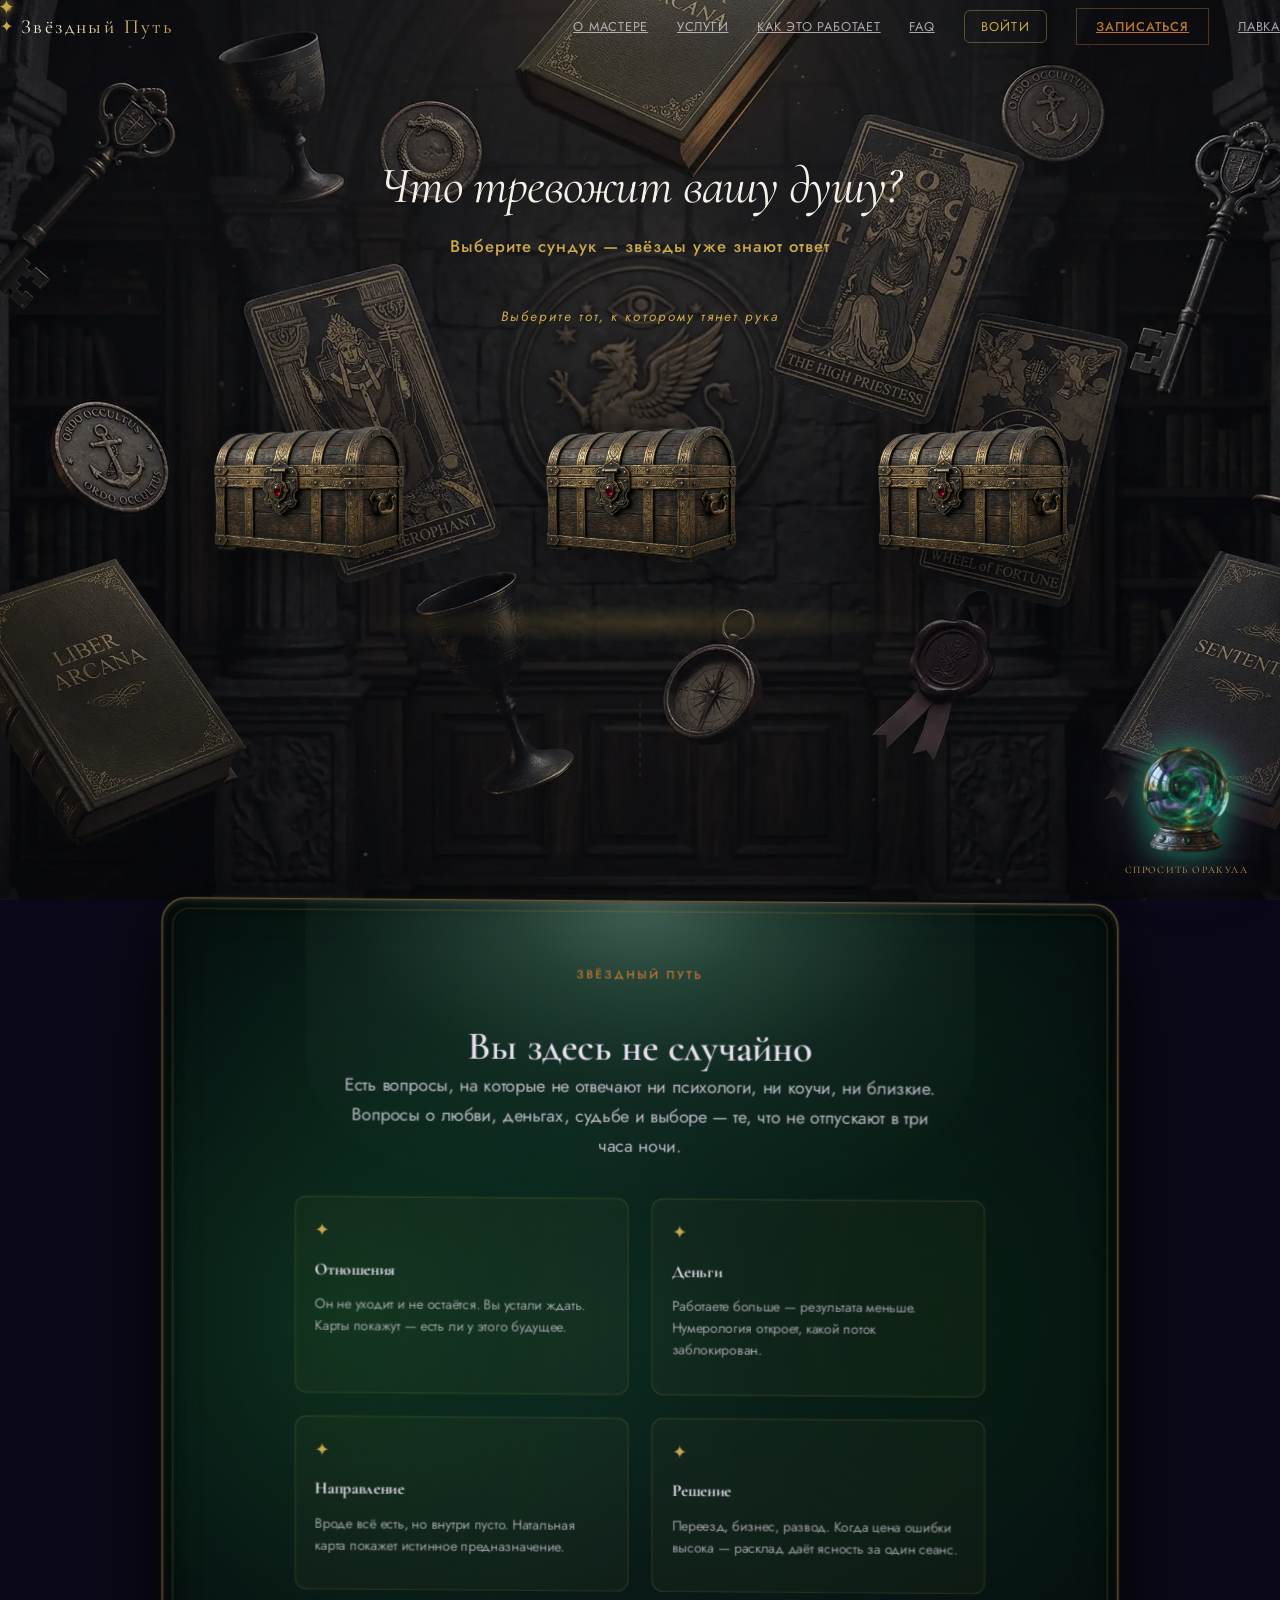
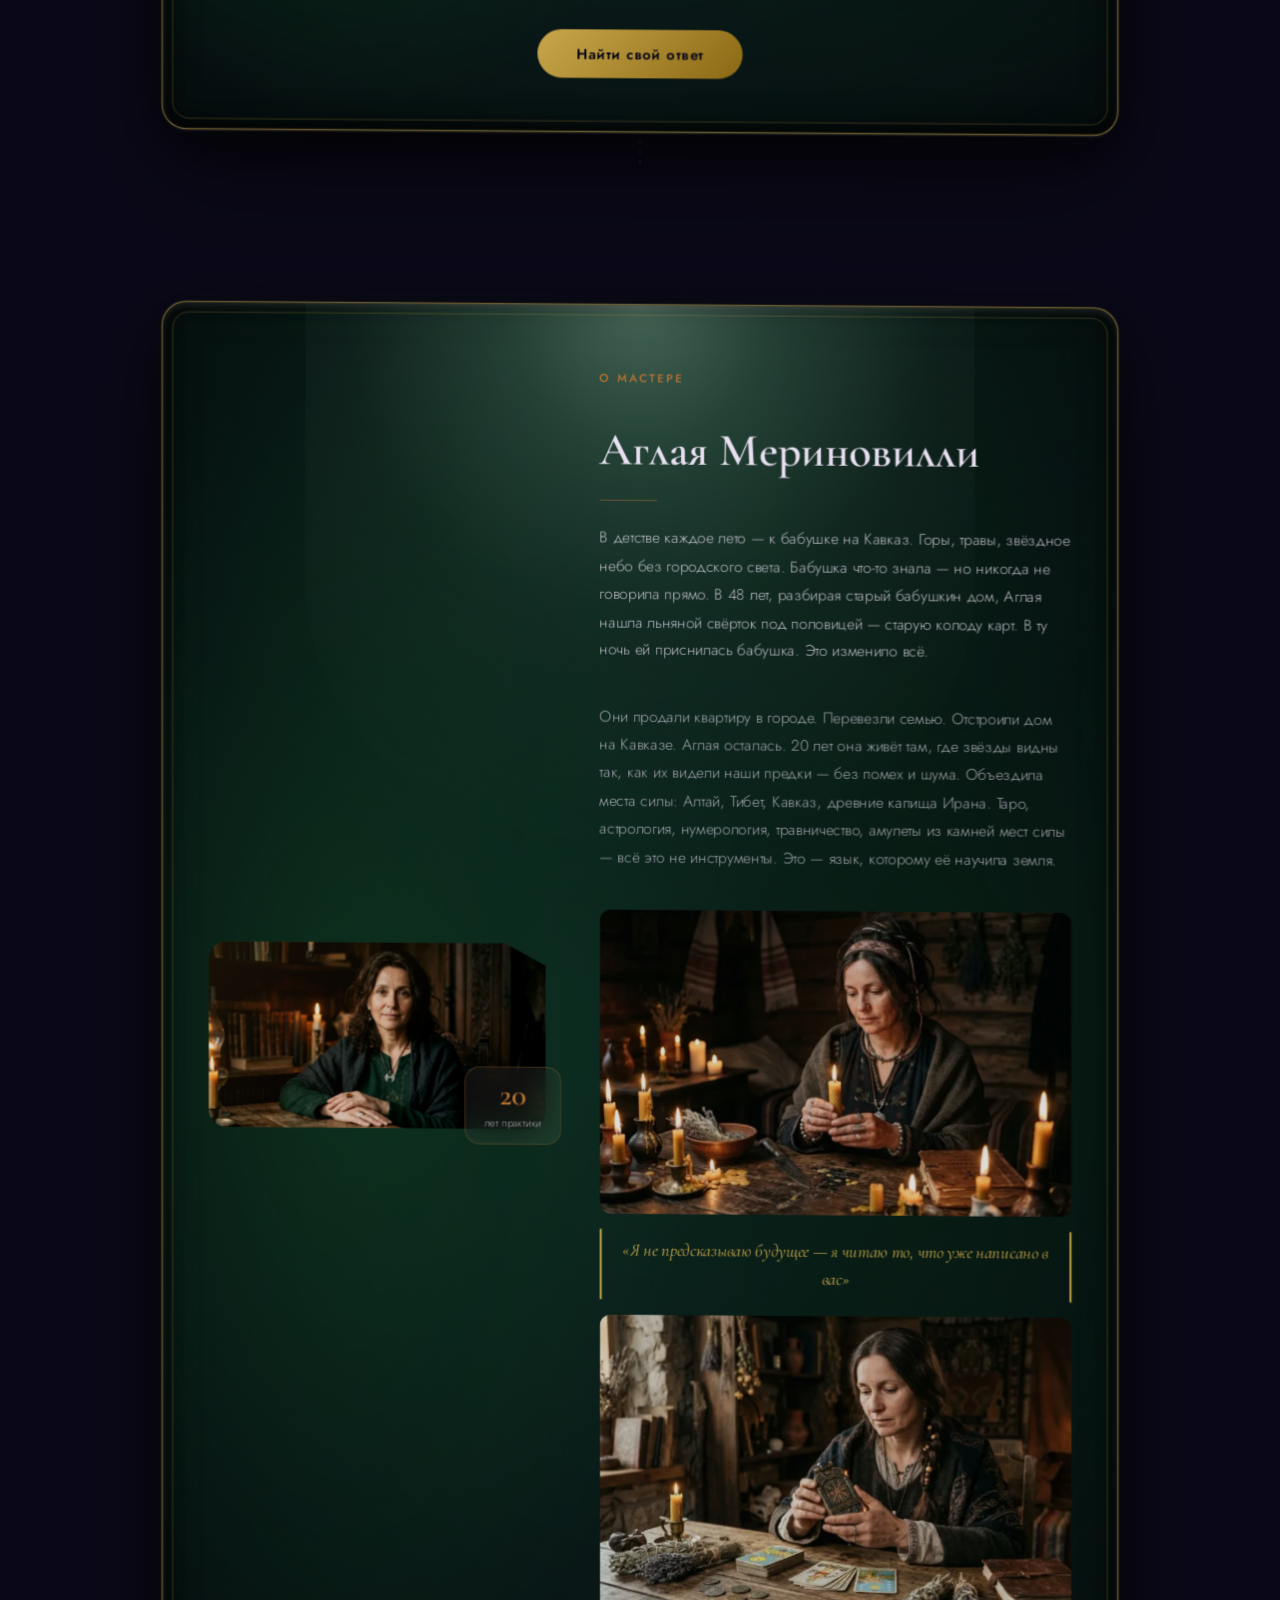
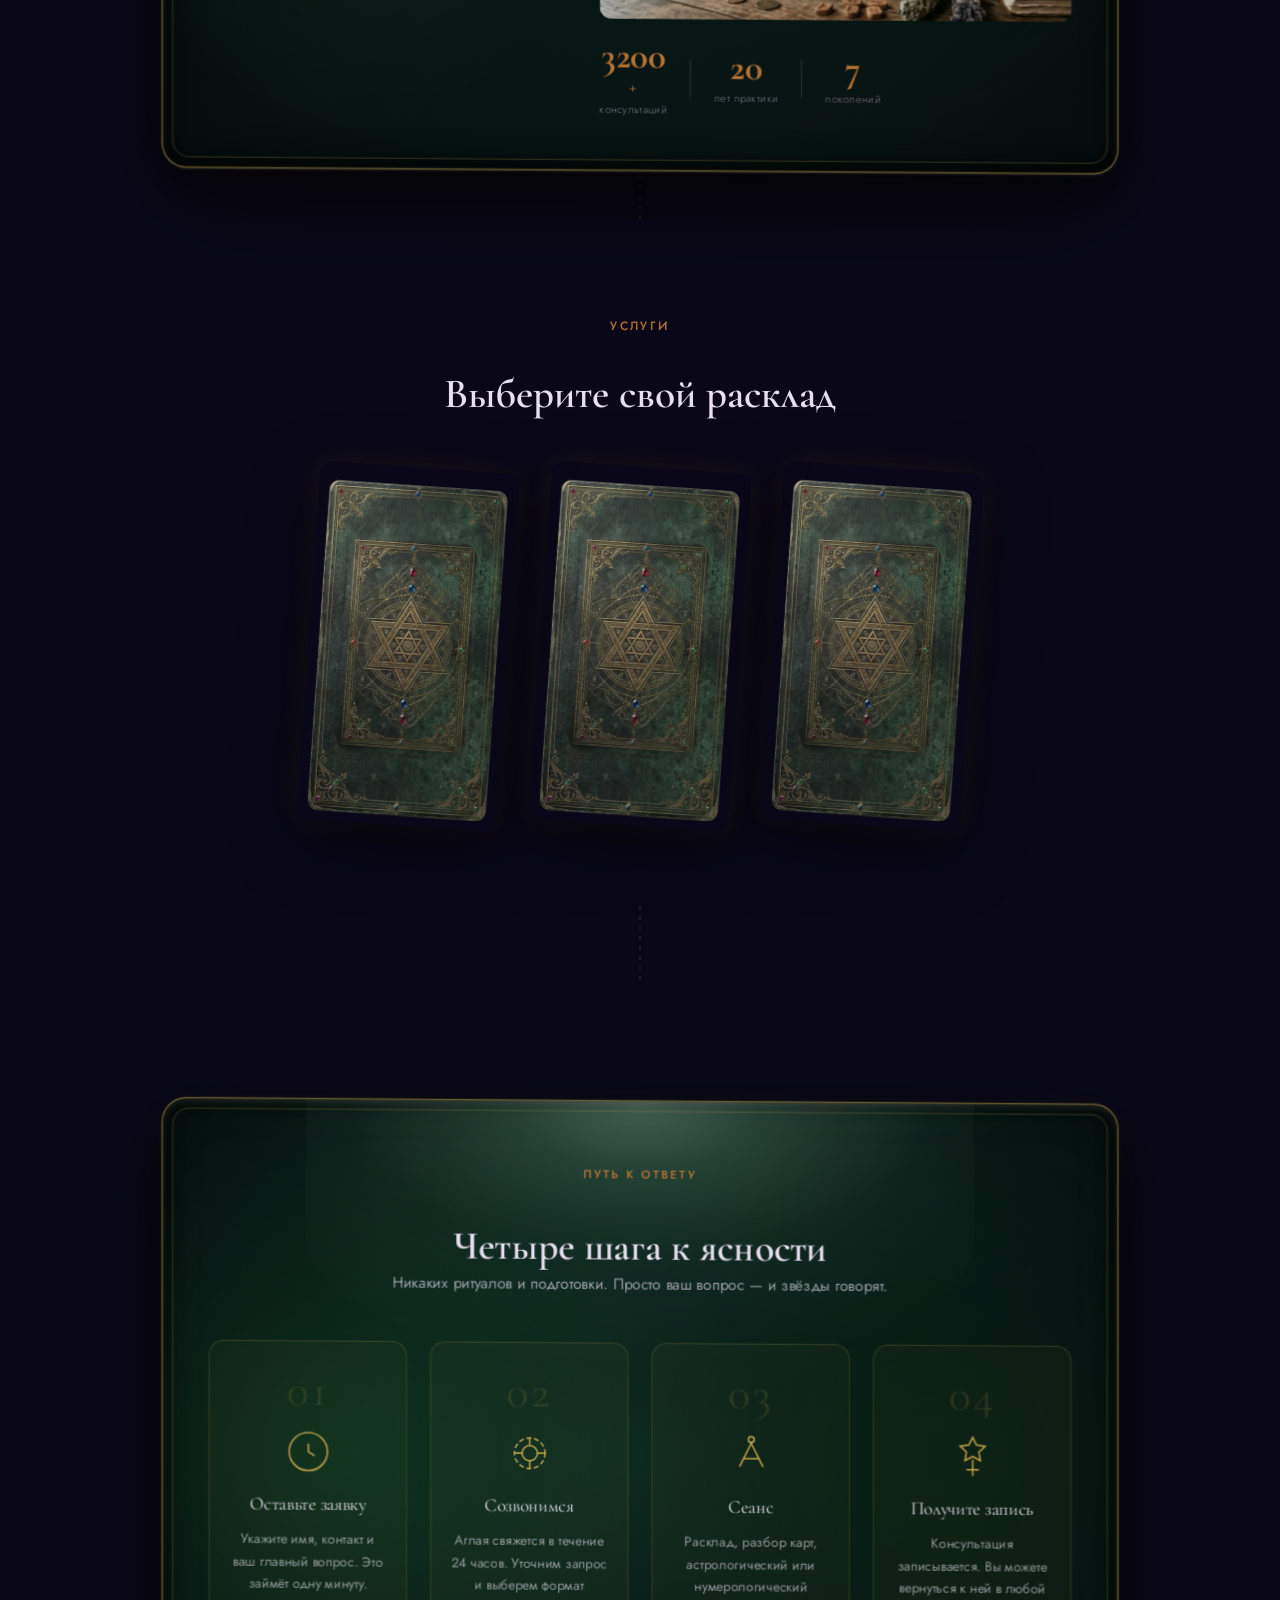
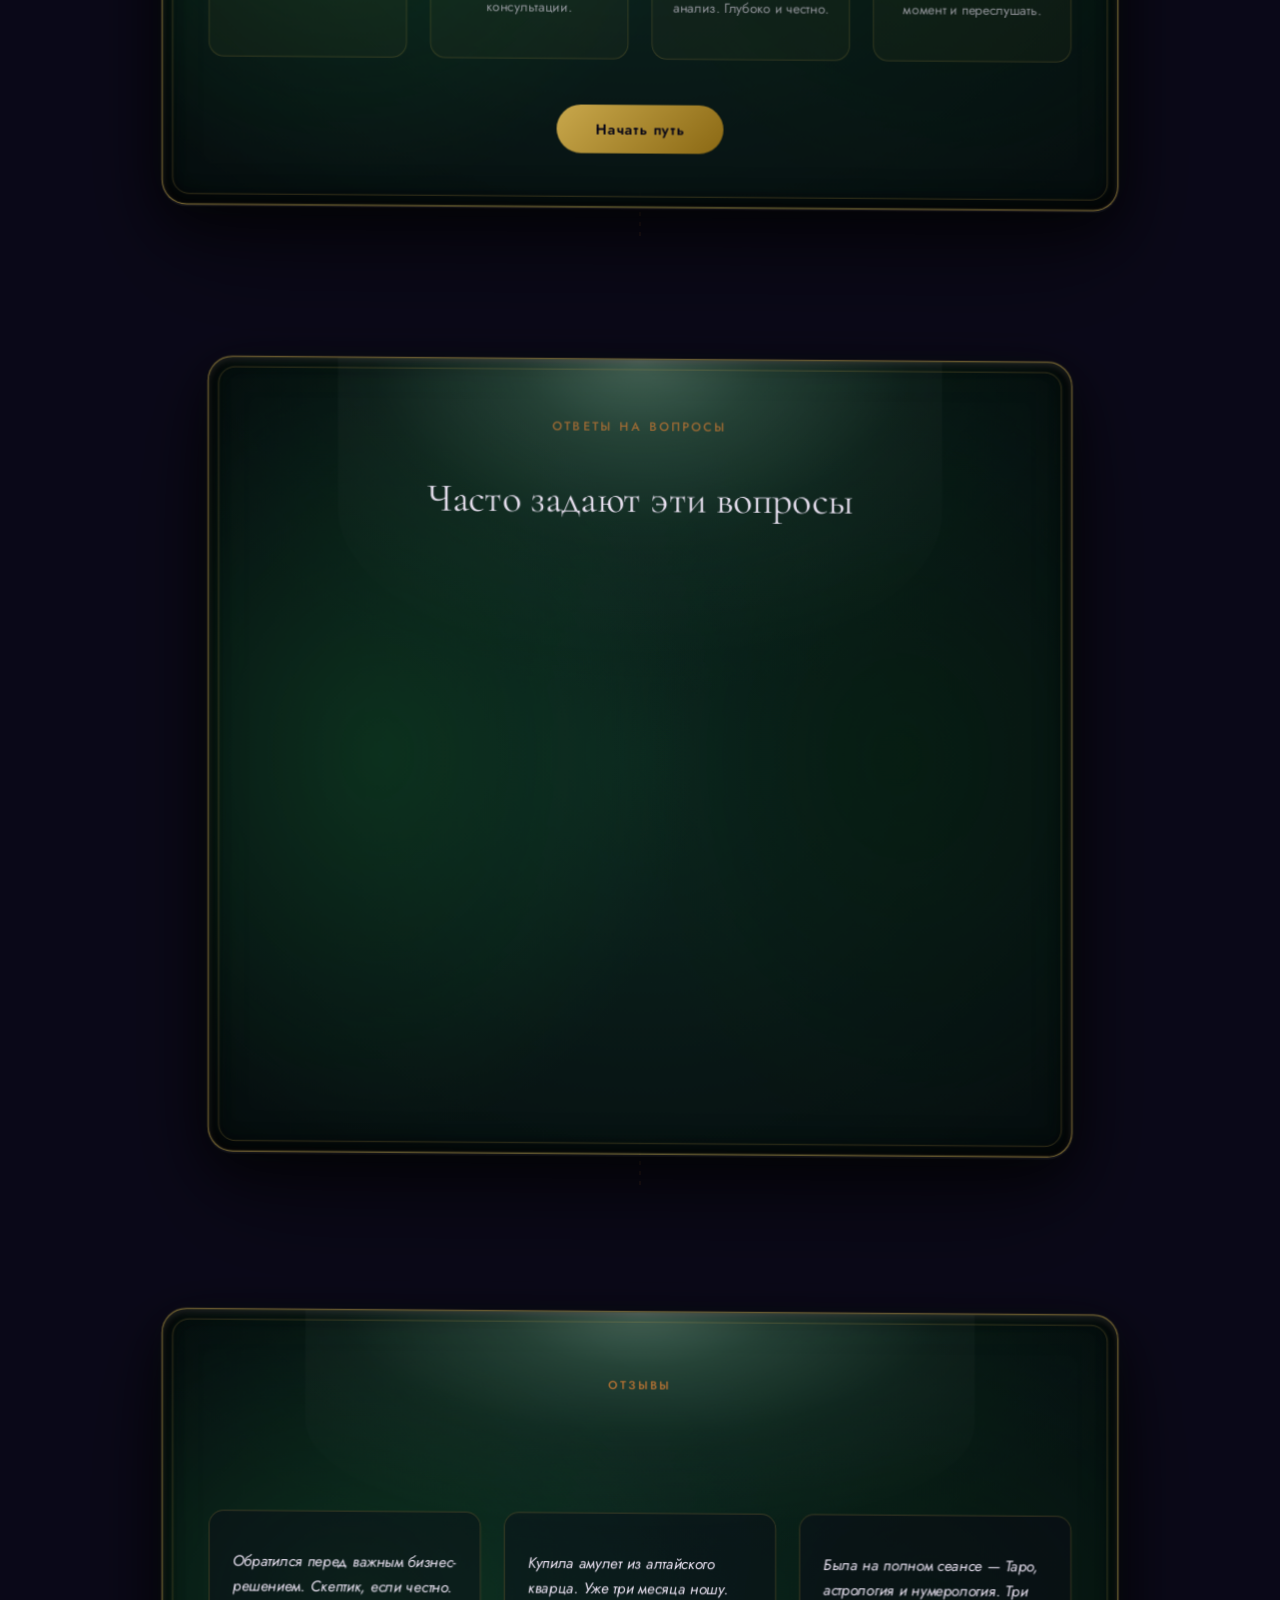
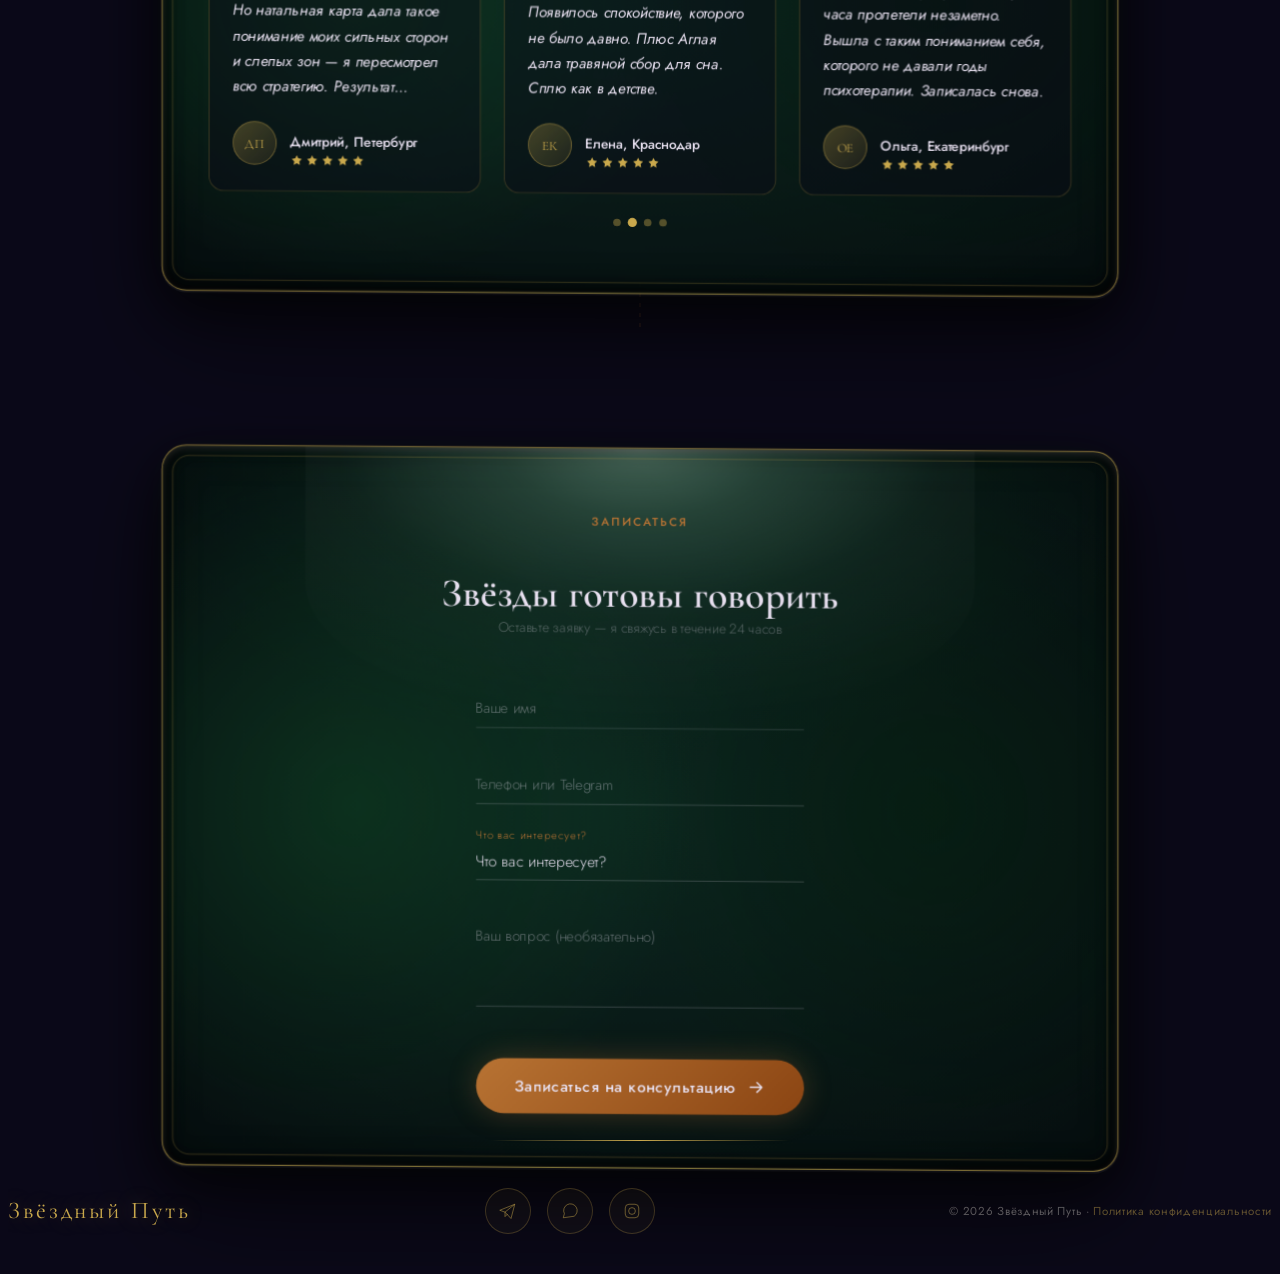
==== commit 41946764: "perf: мобильная оптимизация — passive scroll, oracle lazy, shop.css split, lazy img" ====
--- a/index.html
+++ b/index.html
@@ -470,7 +470,7 @@
 <div class="oracle-btn" id="oracleBtn">
   <div class="oracle-ball-wrap">
     <img src="img/crystal-ball.webp" alt="Хрустальный шар Оракула"
-      class="oracle-ball-img" width="120" height="120">
+      class="oracle-ball-img" width="120" height="120" loading="lazy">
   </div>
   <span class="oracle-btn__label">Спросить Оракула</span>
 </div>
